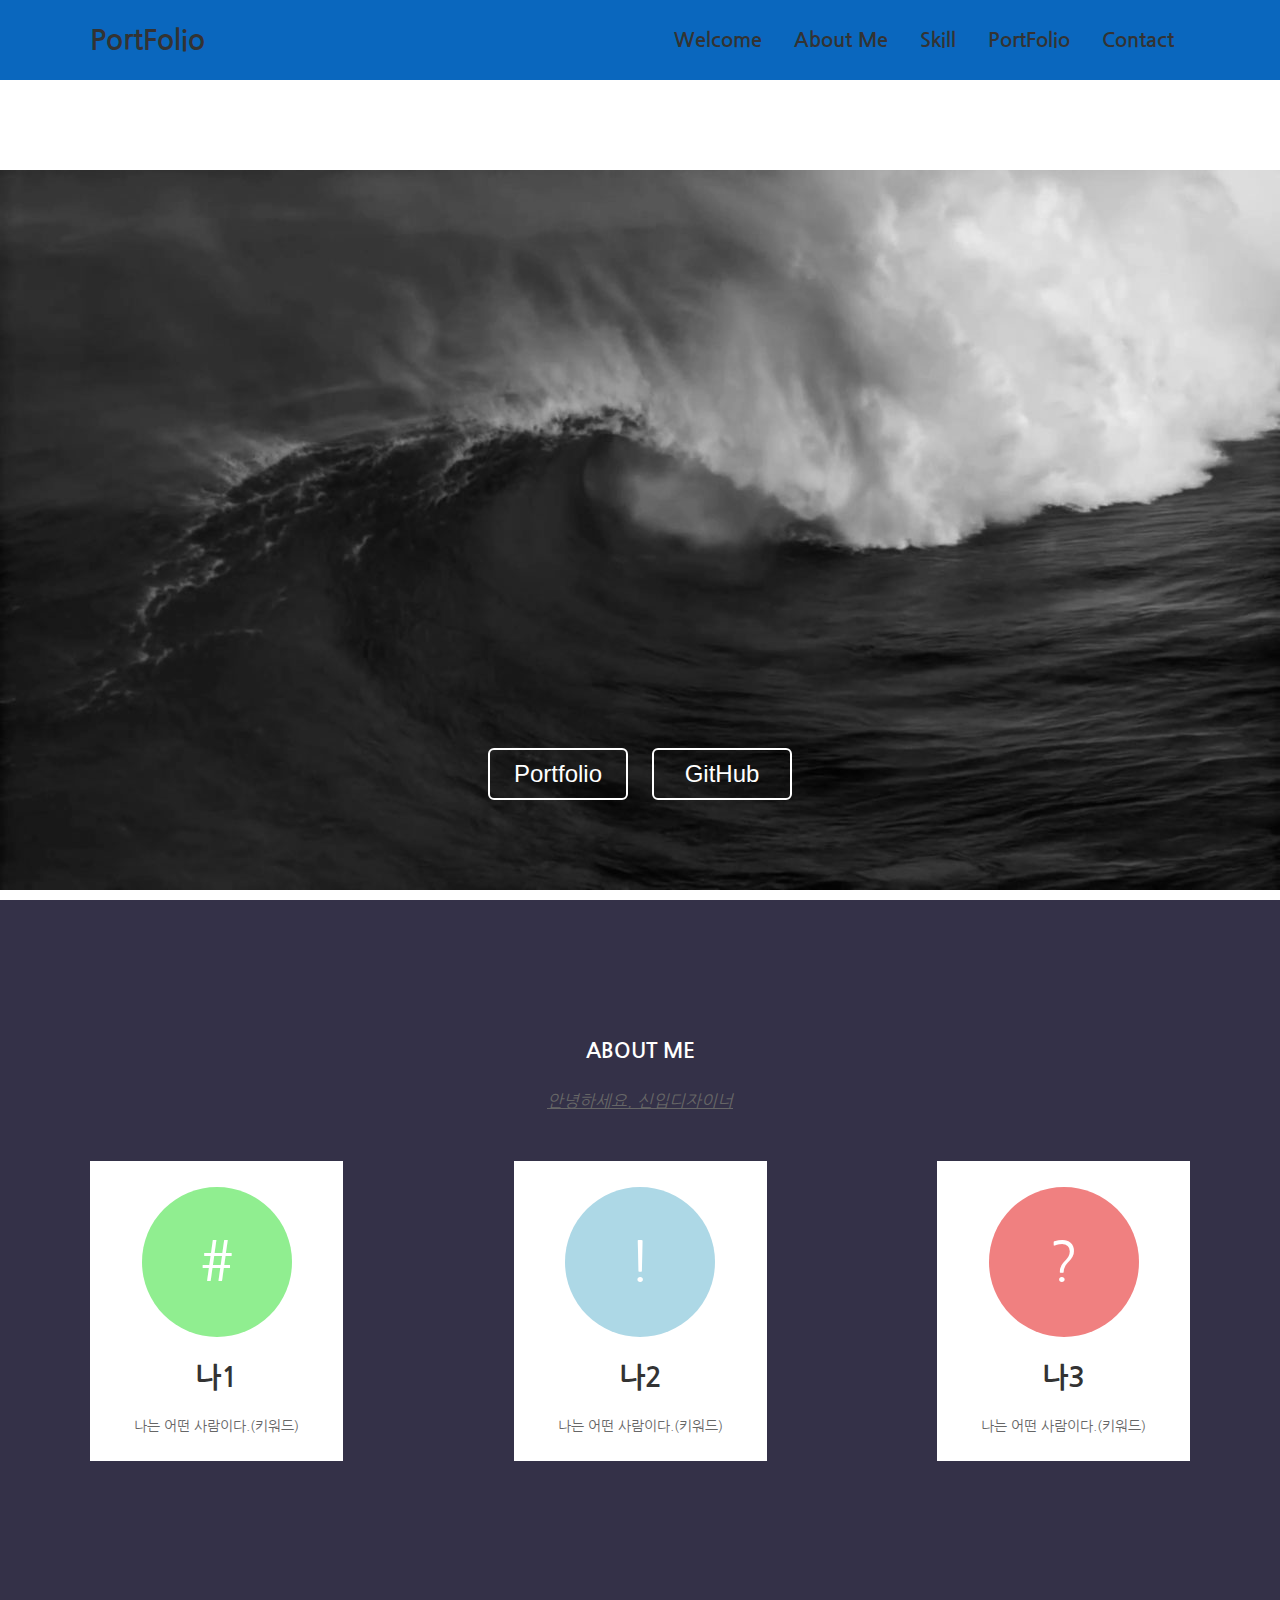
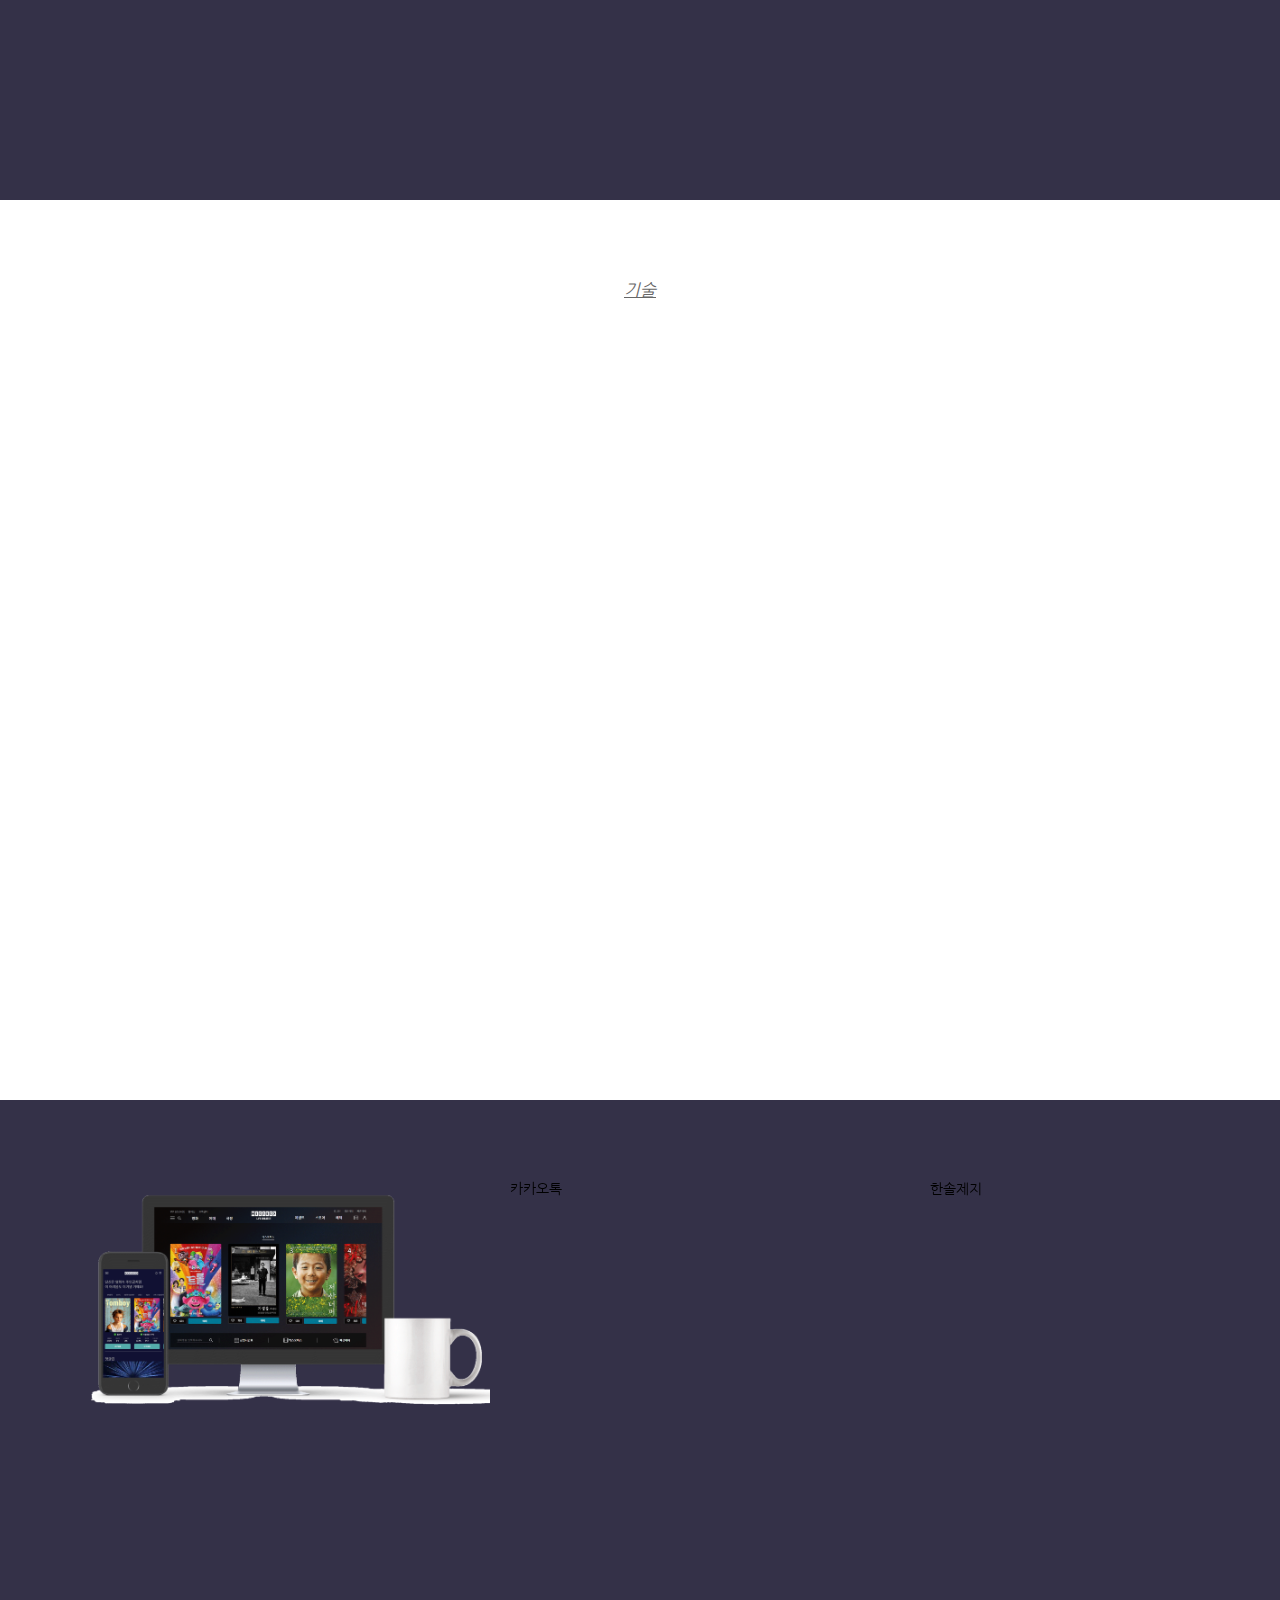
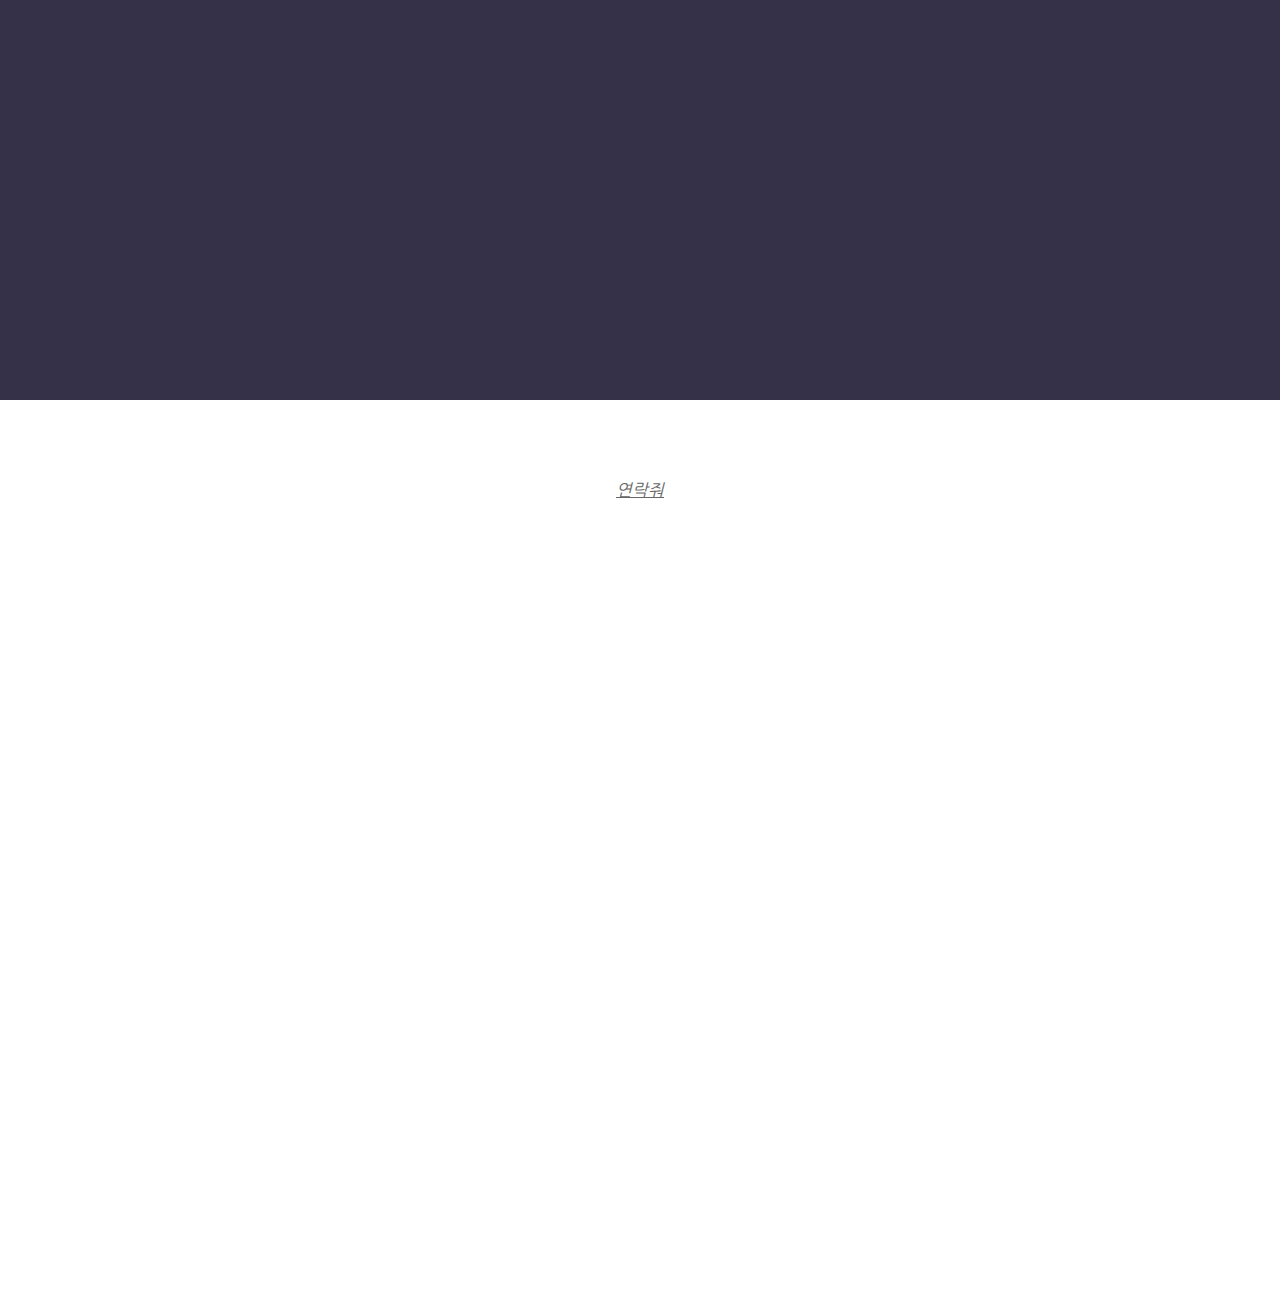
==== index.html @ 73c658fc "Add files via upload" ====
<!DOCTYPE html>
<html lang="ko">
<head>
  <meta charset="UTF-8">
  <meta name="viewport" content="width=device-width, initial-scale=1.0">
  <title>포트폴리오</title>
  <!-- jQuery -->
  <script src="js/jquery-3.5.0.min.js"></script>
  
  <!-- swiper-slider -->
  <link rel="stylesheet" href="css/swiper.css">
  <script src="js/swiper.js"></script>
  <script src="js/slider_port.js"></script>

  
  <!-- 사용자스타일 -->
  <link rel="stylesheet" href="css/reset.css">
  <link rel="stylesheet" href="css/base.css">
  <link rel="stylesheet" href="css/skip.css">
  <link rel="stylesheet" href="css/header.css">
  <link rel="stylesheet" href="css/section.css">
  <link rel="stylesheet" href="css/welcome.css">
  <link rel="stylesheet" href="css/i_am.css">


  <!-- 사용자js -->
  <script src="js/skip.js"></script>
  <script src="js/header.js"></script>
  <style>
    .swiper-slide{
      width:400px;
    }
    .swiper-slide img{
      width:100%;
    }
  </style>
</head>
<body>
  <ul class="skip_menu">
    <li><a href="#welcome">어서오세요</a></li>
    <li><a href="#i_am">나는 누구인가?</a></li>
    <li><a href="#skill">기술</a></li>
    <li><a href="#portfolio">작품집</a></li>
    <li><a href="#tel">연락주세요</a></li>
  </ul>
  <div class="wrap">
    <header class="header">
      <div class="content">
        <div class="logo">
          <h1>
            <a href="index.html">PortFolio</a>
          </h1>
        </div>
        <nav class="nav">
          <p id="open_nav_btn">&#x2630;</p>
          <ul>
            <li id="close_nav_btn">&#x2715;</li>
            <li><a href="#welcome">Welcome</a></li>
            <li><a href="#i_am">About Me</a></li>
            <li><a href="#skill">Skill</a></li>
            <li><a href="#portfolio">PortFolio</a></li>
            <li><a href="#tel">Contact</a></li>
          </ul>
        </nav>
      </div>
    </header>
    <section class="section" id="welcome">
      <div class="content">
        <video autoplay loop muted poster="media/ocean.jpg">
          <!-- <source src="media/ocean.ogv">
          <source src="media/ocean.webm">
          <source src="media/ocean.mp4"> -->
            <source src="media/Clouds.mp4">
        </video>
        
        <div class="btn_box">
          <a href="#portfolio"><input type="button" value="Portfolio"></a>
          <a href="https://github.com/seongmk" target="_blank"><input type="button" value="GitHub"></a>
        </div>
      </div>
    </section>
    <section class="section" id="i_am">
      <div class="content">
        <h2>ABOUT ME</h2>
        <p>안녕하세요. 신입디자이너</p>
        <ul class="about_list">
          <li>
            <span></span>
            <span></span>
            <span></span>
            <span></span>
            <div class="img_box">
              #
            </div>
            <h3>나1</h3>
            <p>나는 어떤 사람이다.(키워드)</p>
          </li>
          <li>
            <span></span>
            <span></span>
            <span></span>
            <span></span>
            <div class="img_box">
              !
            </div>
            <h3>나2</h3>
            <p>나는 어떤 사람이다.(키워드)</p>
          </li>
          <li>
            <span></span>
            <span></span>
            <span></span>
            <span></span>
            <div class="img_box">
              ?
            </div>
            <h3>나3</h3>
            <p>나는 어떤 사람이다.(키워드)</p>
          </li>
        </ul>
      </div>
    </section>
    <section class="section" id="skill">
      <div class="content">
        <p class="temp">기술</p>
      </div>
    </section>
    <section class="section" id="portfolio">
      <div class="content">
        <div class="swiper-container">
          <div class="swiper-wrapper">
            <div class="swiper-slide">
              <a target="_blank" href="https://seongmk.github.io/megabox/pc_web.html">
                <img src="images/megabox.png" alt="megabox">
              </a>
            </div>
            <div class="swiper-slide">카카오톡</div>
            <div class="swiper-slide">한솔제지</div>
            <div class="swiper-slide">라인</div>
            <div class="swiper-slide">메가박스</div>
            <div class="swiper-slide">인디고</div>
          </div>
        </div>
      </div>
    </section>
    <section class="section" id="tel">
      <div class="content">
        <p class="temp">연락줘</p>
      </div>
    </section>
  </div>
</body>
</html>
---- css/base.css ----
@import url('https://fonts.googleapis.com/css2?family=Nanum+Gothic:wght@400;700;800&display=swap');
*{
  box-sizing:border-box;
}
html{
  font-family: 'Nanum Gothic', sans-serif;
  font-size:14px;
  scroll-behavior:smooth;
}
.content{
  width:90%;
  max-width:1100px;
  margin:0 auto;
}
#i_am{
  background-color:#343148;
}
#portfolio{
  background-color:#343148;
}
---- css/skip.css ----
@charset 'utf-8';

/* skip style */
.skip_menu>li{
  width:100%;
  padding:10px;
  text-align:center;
  background:#fff;
  position:absolute;
  left:0;
  top:-100%;
  z-index:11;
}
.skip_menu>li>a{
  display:inline-block;
  width:160px;
  padding:6px 0;
  text-align:center;
  color:#9e1030;
}
---- css/header.css ----
@charset 'utf-8';

/* header style */
.header{
  position:fixed;
  left:0;
  top:0;
  z-index:10;
  width:100%;
  height:80px;
  background-color:#0a67be;
}
.header>.content{
  display:flex;
  justify-content:space-between;
  align-items:center;
  height:inherit;
}
.nav>ul{
  display:flex;
}
.nav>ul>li>a{
  padding:0 16px;
  font-weight:bold;
  font-size:20px;
}
.header a:hover{
  color:white;
}
#open_nav_btn{
  font-size:32px;
  cursor:pointer;
  display:none;
}
#close_nav_btn{
  text-align:right;
  font-size:32px;
  color:white;
  cursor:pointer;
  display:none;
}





@media (max-width:767px){
  .header>.content::before{
    content:'';
    display:block;
  }
  #close_nav_btn{
    display:block;    
  }
  .nav>ul{
    position:fixed;
    right:0;
    top:0;
    z-index:11;
    width:50%;
    height:100%;
    padding:9px 5%;
    background:black;
  }
  .nav>ul>li{
    padding:10px 0;
  }
  .nav>ul>li a{
    color:white;
    padding:10px 0 2px;
  }
  .nav>ul>li a:hover{
    border-bottom:2px solid #ffffff;
  }
}
---- css/section.css ----
@charset 'utf-8' ;
/* 기본스타일 */
.section{
    width:100%;
    max-width:1980px;
    height:100vh;
    margin:0 auto;
    padding-top:80px;
    padding-bottom:50px;
}
.section>.content>h2{
    padding-top:60px;
    padding-bottom:30px;
    font-style: 3em;
    text-align:center;
    color:#333;
}
.section[id="i_am"] h2,
.section[id="portfolio"] h2{
    color:#fff;
}
.section>.content>p{
    text-decoration: underline;
    color:#666;
    text-align: center;
    font-style: italic;
    font-size:1.2em;
}

/* 태블릿스타일 */
@media (max-width:960px){
    .section{
        height:500px;
    }
}







@media(max-width:767px){
}
---- css/welcome.css ----
@charset 'utf-8';

#welcome{
  position: relative;
  overflow: hidden;
}
#welcome video{
  position:absolute;
  left:50%;
  top:calc(50% + 80px);
  z-index:8;
  transform:translate(-50%,-50%);
  width:100%;
  min-width:1280px;
}
.btn_box{
  position: absolute;
  left:0;
  bottom:100px;
  z-index:9;
  width:100%;
  text-align:center;
}
.btn_box>a{
  display:inline-block;
  width:140px;
  border:2px solid #ffffff;
  margin:0 10px;
  border-radius:6px;
  padding:10px;
}
.btn_box>a>input{
  font-size:24px;
  background:transparent;
  color:#ffffff;
}
.btn_box>a:hover{
  background-color:#ffffff;
}
.btn_box>a:hover>input{
  color:gray;
}

/* 테블릿 스타일 */
@media (max-width:960px){
  #welcome video{
    min-width:900px;
  }
}





/* 모바일 스타일 */
@media (max-width:767px){
  #welcome video{
    width:auto;
    max-width:auto;
    height:100%;
  }
  .btn_box{
    bottom:10vw;
  }
}
---- css/i_am.css ----
@charset 'utf-8';

.about_list{
  display:flex;
  flex-flow:row wrap;
  justify-content: space-between;
  margin-top:50px;
}
.about_list>li{
  position: relative;
  display:flex;
  flex-flow:column nowrap;
  justify-content:space-evenly;
  align-items:center;
  width:23%;
  height:300px;
  background:#ffffff;
}
.about_list>li:hover::after{
  content:'안녕하세요';
  display:flex;
  align-items: center;
  justify-content: center;
  text-align:center;
  color:#ffffff;
  font-size:2em;
  position: absolute;
  left:0;
  top:0;
  width:100%;
  height:100%;
  background-color:rgba(0,0,0,0.4);
}
.about_list>li>span{
  position:absolute;
}
.about_list>li>span:nth-child(1){
  left:0;top:0;width:0;height:6px;background-color:red;transition:0.3s linear;
}
.about_list>li:hover>span:nth-child(1){
  width:100%;
}
.about_list>li>span:nth-child(2){
  right:0;top:0;width:6px;height:0;background-color:red;transition:0.3s linear;
}
.about_list>li:hover>span:nth-child(2){
  height:100%;
  transition-delay: 0.3s;
}
.about_list>li>span:nth-child(3){
  right:0;bottom:0;width:0;height:6px;background-color:red;transition:0.3s linear;
}
.about_list>li:hover>span:nth-child(3){
  width:100%;
  transition-delay: 0.6s;
}
.about_list>li>span:nth-child(4){
  left:0;bottom:0;width:6px;height:0;background-color:red;transition:0.3s linear;
}
.about_list>li:hover>span:nth-child(4){
  height:100%;
  transition-delay: 0.9s;
}

.about_list>li>.img_box{
  display:flex;
  justify-content: center;
  align-items: center;
  font-size:4em;
  color:#ffffff;
  width:150px;
  height:150px;
  border-radius:50%;
  /* border:1px solid black; */
}
.about_list>li:nth-child(1)>.img_box{
  background-color:lightgreen;
}
.about_list>li:nth-child(2)>.img_box{
  background-color:lightblue;
}
.about_list>li:nth-child(3)>.img_box{
  background-color:lightcoral;
}
.about_list>li:nth-child(1),
.about_list>li:nth-child(2){
    margin-bottom:30px;
}
.about_list h3{
  font-size:2em;
  color:#333333;
}
.about_list p{
  color:#666666;
}





/* 테블릿 스타일 */
@media (max-width:960px){
  h2{padding-top:40px;padding-bottom:10px;}
  .about_list{margin-top:30px;}
  .about_list>li{
    width:48%;
  }
  #i_am{height:auto;}
  .about_list>li{width:100%;}
}






/* 모바일 스타일 */
@media (max-width:767px){
  .about_list>li{
    width:100%;
  }
  .about_list>li:nth-child(3){
      margin-bottom:30px;
  }
}
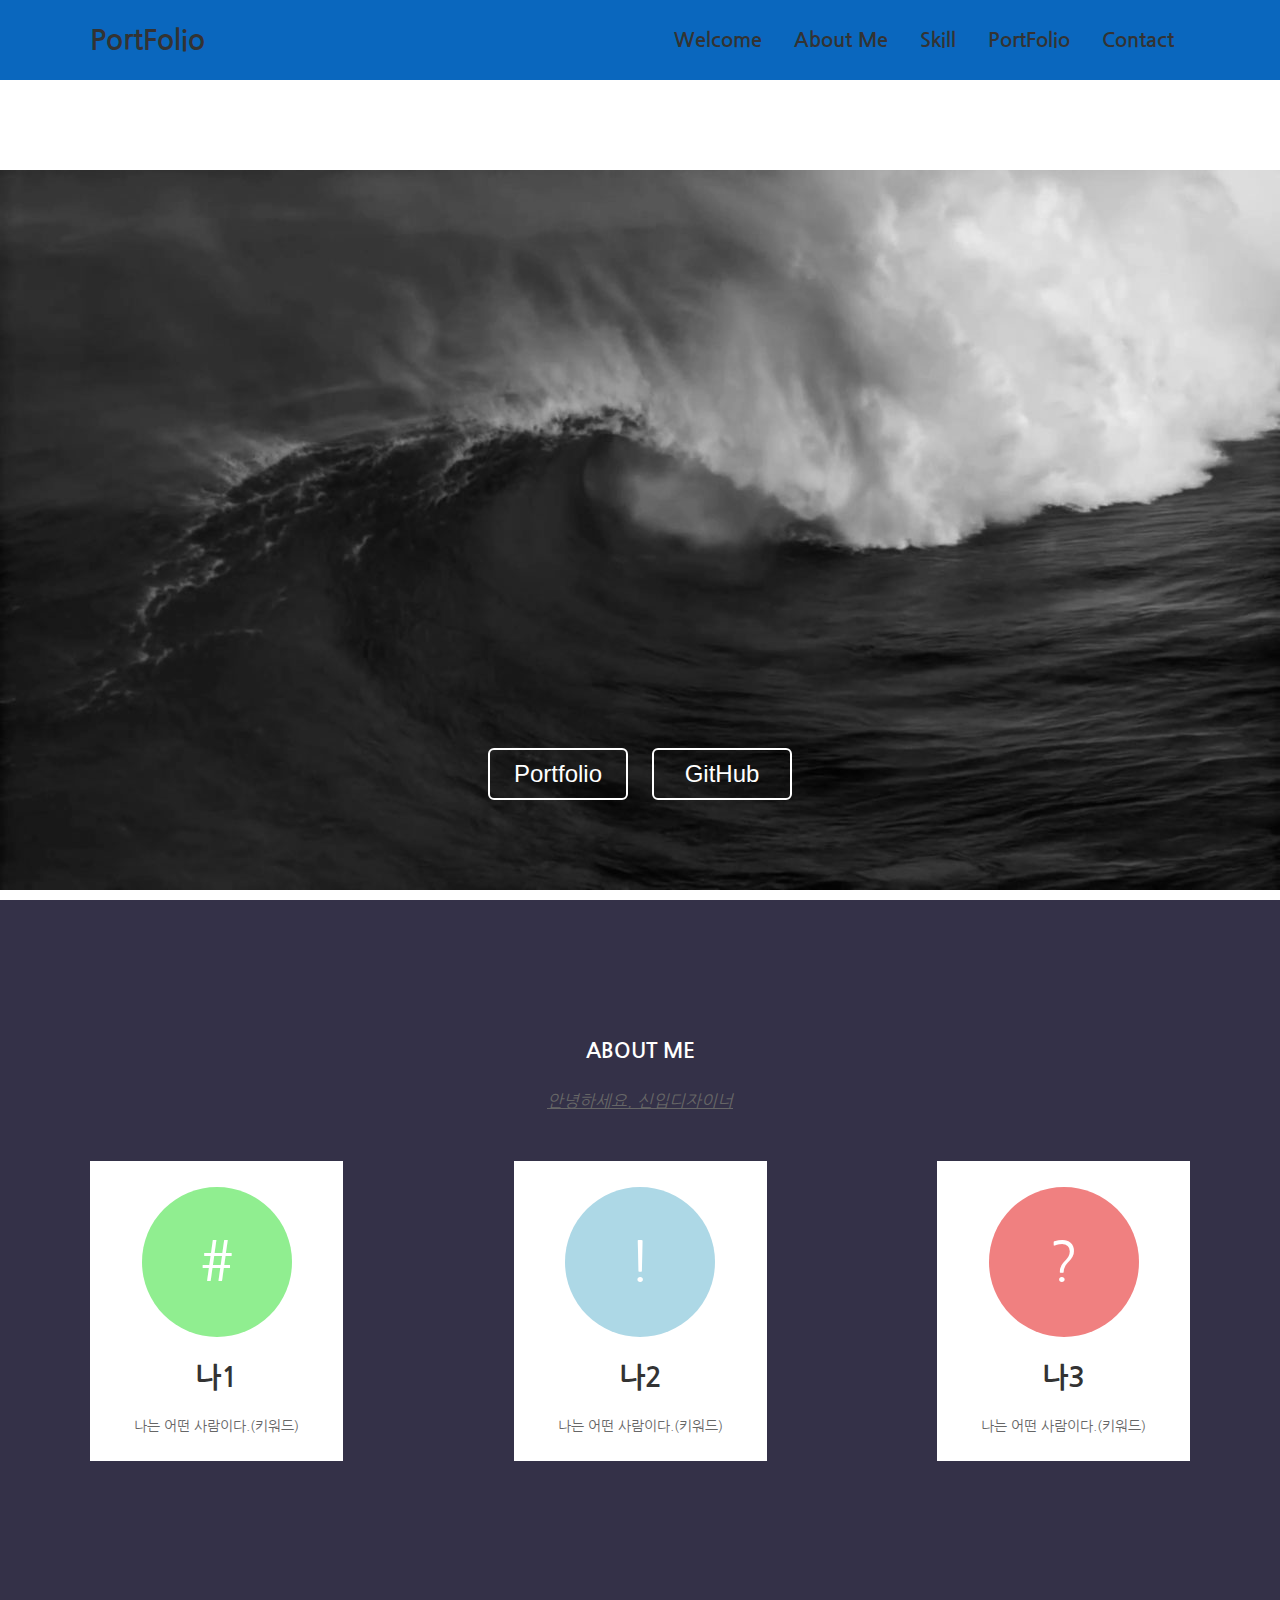
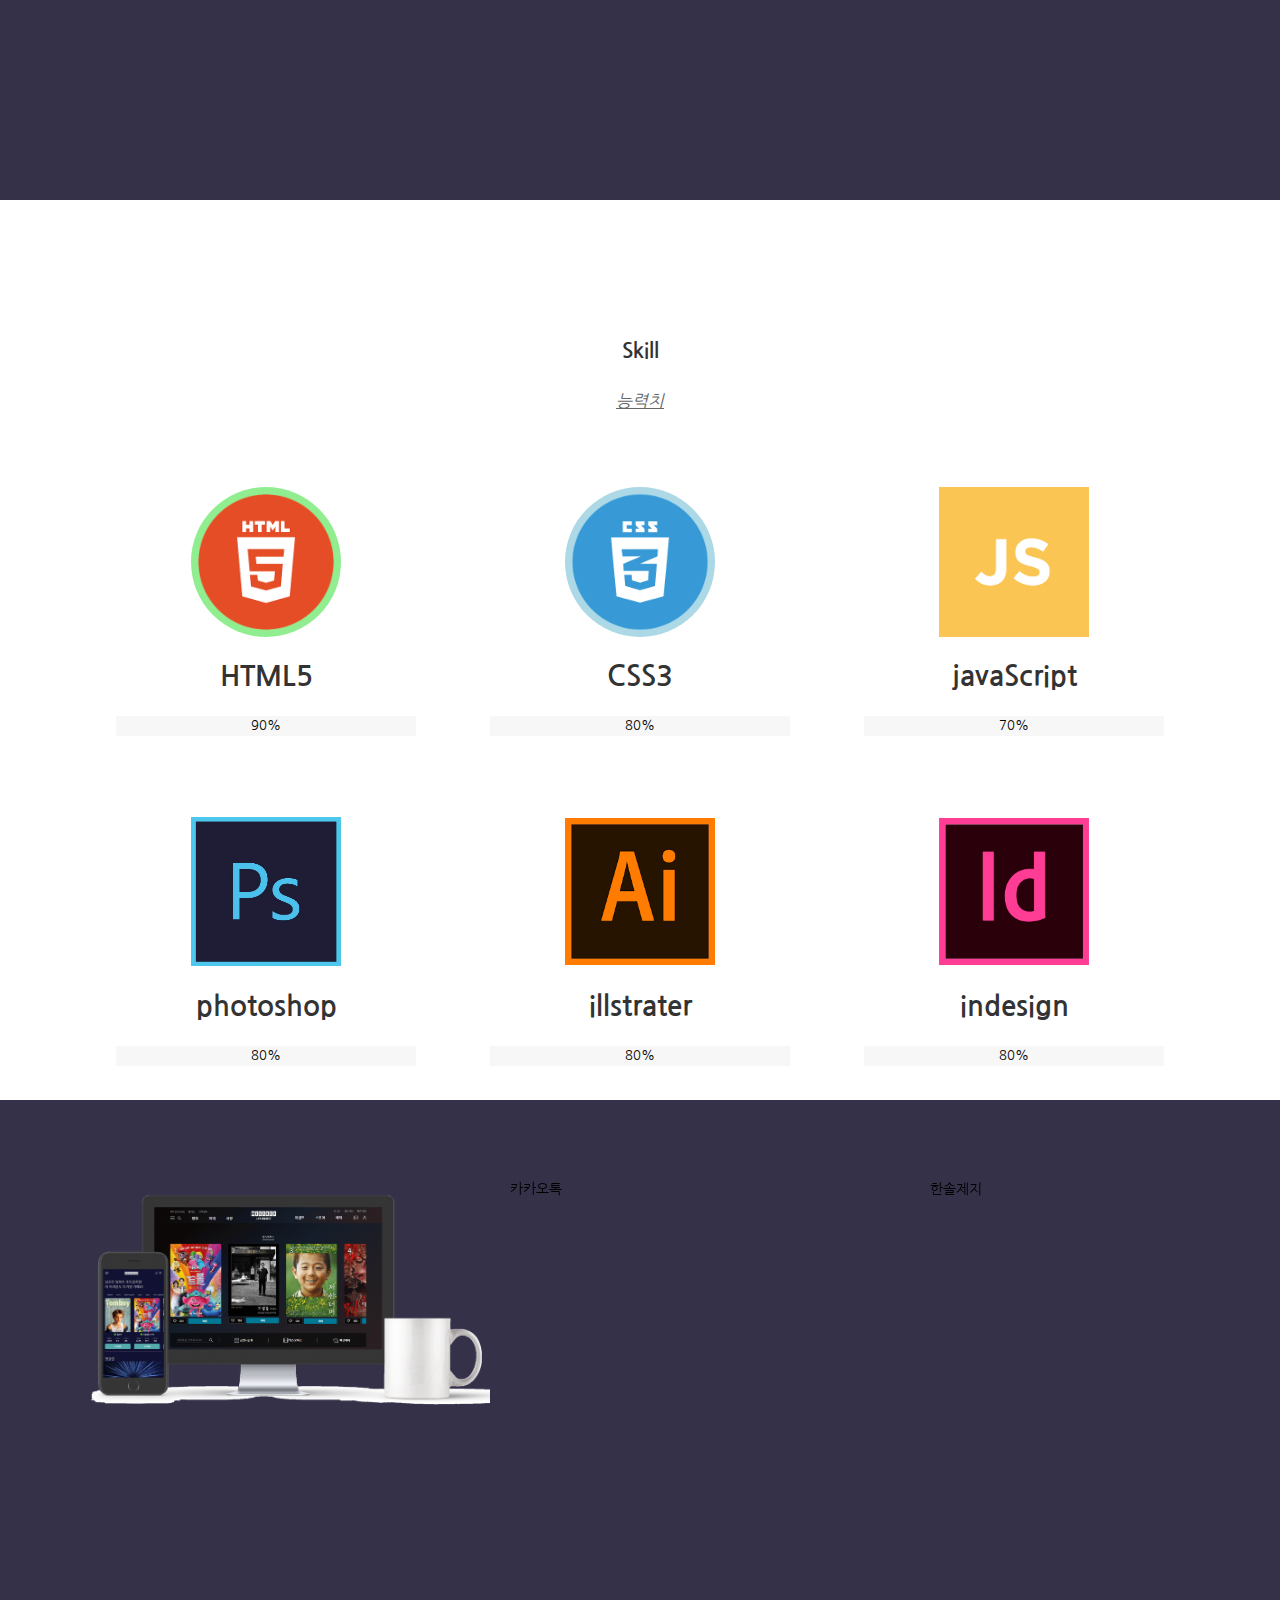
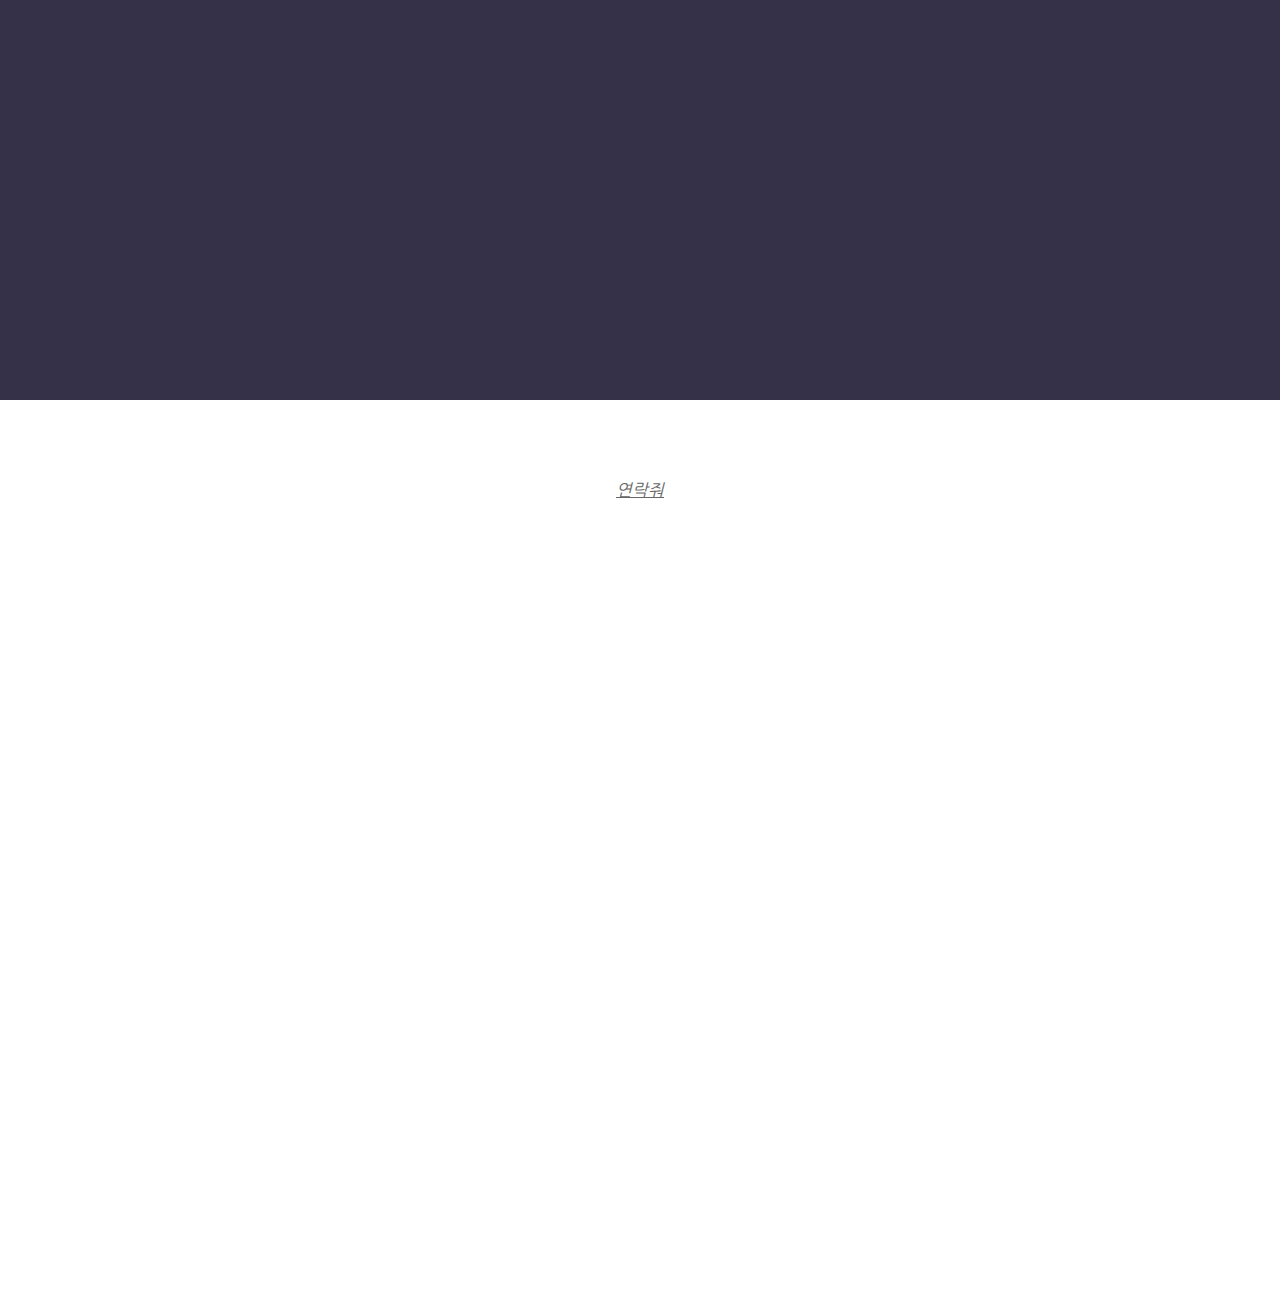
==== commit 4c1c42a2: "Add files via upload" ====
--- a/index.html
+++ b/index.html
@@ -21,6 +21,7 @@
   <link rel="stylesheet" href="css/section.css">
   <link rel="stylesheet" href="css/welcome.css">
   <link rel="stylesheet" href="css/i_am.css">
+  <link rel="stylesheet" href="css/skill.css">
 
 
   <!-- 사용자js -->
@@ -83,7 +84,7 @@
       <div class="content">
         <h2>ABOUT ME</h2>
         <p>안녕하세요. 신입디자이너</p>
-        <ul class="about_list">
+        <ul class="section_list about_list">
           <li>
             <span></span>
             <span></span>
@@ -122,7 +123,64 @@
     </section>
     <section class="section" id="skill">
       <div class="content">
-        <p class="temp">기술</p>
+        <h2>Skill</h2>
+        <p>능력치</p>
+        <ul class="section_list skill_list">
+          <li>
+            <div class="img_box">
+              <img src="images/html.webp" alt="html">
+            </div>
+            <h3>HTML5</h3>
+            <div class="progress progress01">
+              <span>90%</span>
+            </div>
+          </li>
+          <li>
+            <div class="img_box">
+              <img src="images/css.webp" alt="css5">
+            </div>
+            <h3>CSS3</h3>
+            <div class="progress progress02">
+              <span>80%</span>
+            </div>
+          </li>
+          <li>
+            <div class="img_box">
+              <img src="images/js.png" alt="js">
+            </div>
+            <h3>javaScript</h3>
+            <div class="progress progress03">
+              <span>70%</span>
+            </div>
+          </li>
+          <li>
+            <div class="img_box">
+              <img src="images/ps.png" alt="css">
+            </div>
+            <h3>photoshop</h3>
+            <div class="progress progress04">
+              <span>80%</span>
+            </div>
+          </li>
+          <li>
+            <div class="img_box">
+              <img src="images/ai.png" alt="list">
+            </div>
+            <h3>illstrater</h3>
+            <div class="progress progress05">
+              <span>80%</span>
+            </div>
+          </li>
+          <li>
+            <div class="img_box">
+              <img src="images/id.png" alt="css">
+            </div>
+            <h3>indesign</h3>
+            <div id="progress06" class="progress">
+              <span>80%</span>
+            </div>
+          </li>
+        </ul>
       </div>
     </section>
     <section class="section" id="portfolio">
--- a/css/welcome.css
+++ b/css/welcome.css
@@ -43,6 +43,7 @@
 
 /* 테블릿 스타일 */
 @media (max-width:960px){
+  #welcome{height:500px;}
   #welcome video{
     min-width:900px;
   }
@@ -54,6 +55,7 @@
 
 /* 모바일 스타일 */
 @media (max-width:767px){
+  #welcome{height:100vw;}
   #welcome video{
     width:auto;
     max-width:auto;
--- a/css/i_am.css
+++ b/css/i_am.css
@@ -1,12 +1,12 @@
 @charset 'utf-8';
 
-.about_list{
+.section_list{
   display:flex;
   flex-flow:row wrap;
   justify-content: space-between;
   margin-top:50px;
 }
-.about_list>li{
+.section_list>li{
   position: relative;
   display:flex;
   flex-flow:column nowrap;
@@ -16,7 +16,7 @@
   height:300px;
   background:#ffffff;
 }
-.about_list>li:hover::after{
+.section_list>li:hover::after{
   content:'안녕하세요';
   display:flex;
   align-items: center;
@@ -31,38 +31,38 @@
   height:100%;
   background-color:rgba(0,0,0,0.4);
 }
-.about_list>li>span{
+.section_list>li>span{
   position:absolute;
 }
-.about_list>li>span:nth-child(1){
+.section_list>li>span:nth-child(1){
   left:0;top:0;width:0;height:6px;background-color:red;transition:0.3s linear;
 }
-.about_list>li:hover>span:nth-child(1){
+.section_list>li:hover>span:nth-child(1){
   width:100%;
 }
-.about_list>li>span:nth-child(2){
+.section_list>li>span:nth-child(2){
   right:0;top:0;width:6px;height:0;background-color:red;transition:0.3s linear;
 }
-.about_list>li:hover>span:nth-child(2){
+.section_list>li:hover>span:nth-child(2){
   height:100%;
   transition-delay: 0.3s;
 }
-.about_list>li>span:nth-child(3){
+.section_list>li>span:nth-child(3){
   right:0;bottom:0;width:0;height:6px;background-color:red;transition:0.3s linear;
 }
-.about_list>li:hover>span:nth-child(3){
+.section_list>li:hover>span:nth-child(3){
   width:100%;
   transition-delay: 0.6s;
 }
-.about_list>li>span:nth-child(4){
+.section_list>li>span:nth-child(4){
   left:0;bottom:0;width:6px;height:0;background-color:red;transition:0.3s linear;
 }
-.about_list>li:hover>span:nth-child(4){
+.section_list>li:hover>span:nth-child(4){
   height:100%;
   transition-delay: 0.9s;
 }
 
-.about_list>li>.img_box{
+.section_list>li>.img_box{
   display:flex;
   justify-content: center;
   align-items: center;
@@ -73,24 +73,24 @@
   border-radius:50%;
   /* border:1px solid black; */
 }
-.about_list>li:nth-child(1)>.img_box{
+.section_list>li:nth-child(1)>.img_box{
   background-color:lightgreen;
 }
-.about_list>li:nth-child(2)>.img_box{
+.section_list>li:nth-child(2)>.img_box{
   background-color:lightblue;
 }
-.about_list>li:nth-child(3)>.img_box{
+.section_list>li:nth-child(3)>.img_box{
   background-color:lightcoral;
 }
-.about_list>li:nth-child(1),
-.about_list>li:nth-child(2){
+.section_list>li:nth-child(1),
+.section_list>li:nth-child(2){
     margin-bottom:30px;
 }
-.about_list h3{
+.section_list h3{
   font-size:2em;
   color:#333333;
 }
-.about_list p{
+.section_list p{
   color:#666666;
 }
 
@@ -101,12 +101,12 @@
 /* 테블릿 스타일 */
 @media (max-width:960px){
   h2{padding-top:40px;padding-bottom:10px;}
-  .about_list{margin-top:30px;}
-  .about_list>li{
+  .section_list{margin-top:30px;}
+  .section_list>li{
     width:48%;
   }
   #i_am{height:auto;}
-  .about_list>li{width:100%;}
+  .section_list>li{width:100%;}
 }
 
 
--- a/css/skill.css
+++ b/css/skill.css
@@ -0,0 +1,69 @@
+@charset 'utf-8';
+
+.skill_list>li{
+    width:32%;
+}
+.skill_list>li>.img_box>img{
+    width:100%;
+}
+.progress{
+    width:300PX;
+    height:20PX;
+    background-color:#f7f7f7;
+    position:relative;
+}
+.progress>span{
+    position:absolute;
+    left:50%;
+    top:50%;
+    transform:translate(-50%,-50%);
+    font-size:0.9em;
+}
+.skill_list>li .progress::before{
+    content:'';
+    display:block;
+    width:0;
+    height:100%;
+    background-color:#ccc;
+    transition:0.3s;
+}
+
+.skill_list>li:hover::after{
+    content:'';
+    display:block;
+    width:0;
+    height:0;
+}
+
+.skill_list>li:nth-child(1):hover .progress::before{
+    width:90%;
+}
+.skill_list>li:nth-child(2):hover .progress::before{
+    width:80%;
+}
+.skill_list>li:nth-child(3):hover .progress::before{
+    width:70%;
+}
+.skill_list>li:nth-child(4):hover .progress::before{
+    width:80%;
+}
+.skill_list>li:nth-child(5):hover .progress::before{
+    width:80%;
+}
+.skill_list>li:nth-child(6):hover .progress::before{
+    width:80%;
+}
+
+
+@media (max-width:960px){   
+    .skill_list>li{
+        width:50%;
+    }
+}
+
+
+@media(max-width:767px){
+    .skill_list>li{
+        width:100%;
+    }
+}
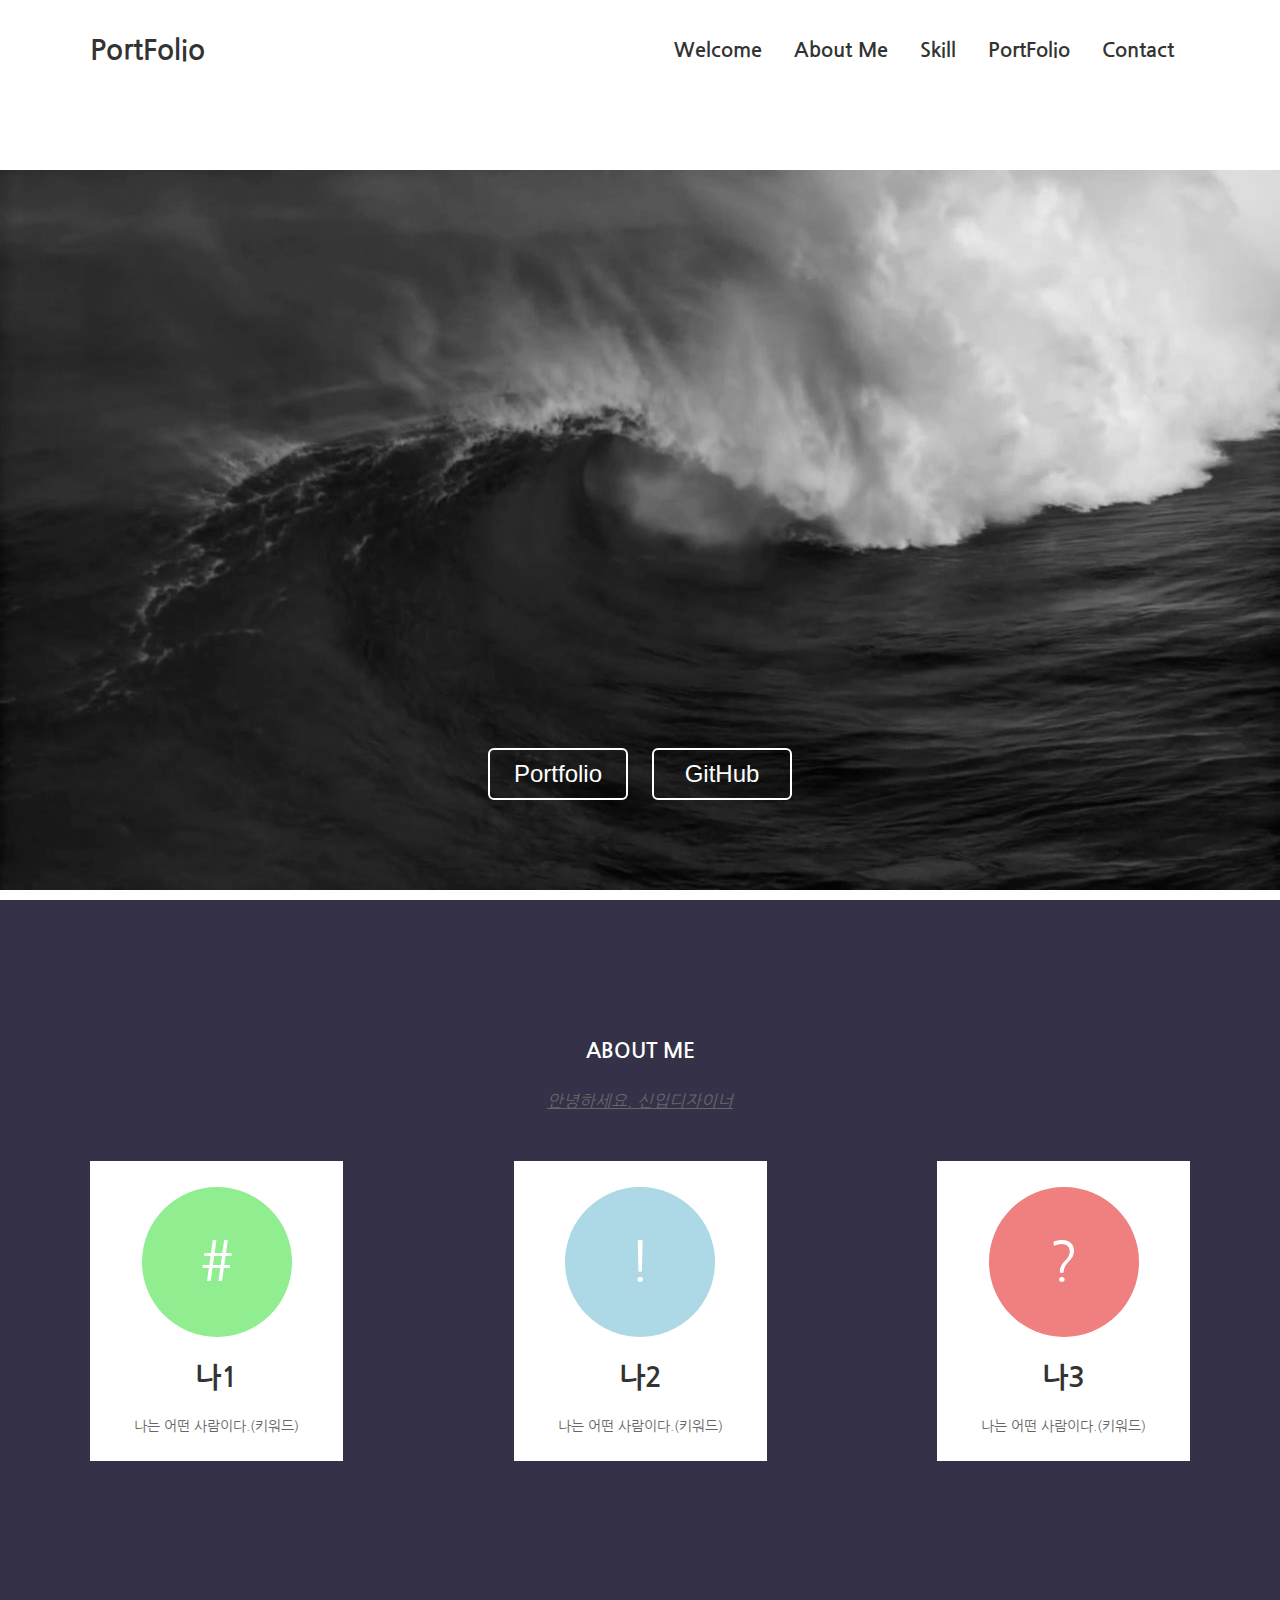
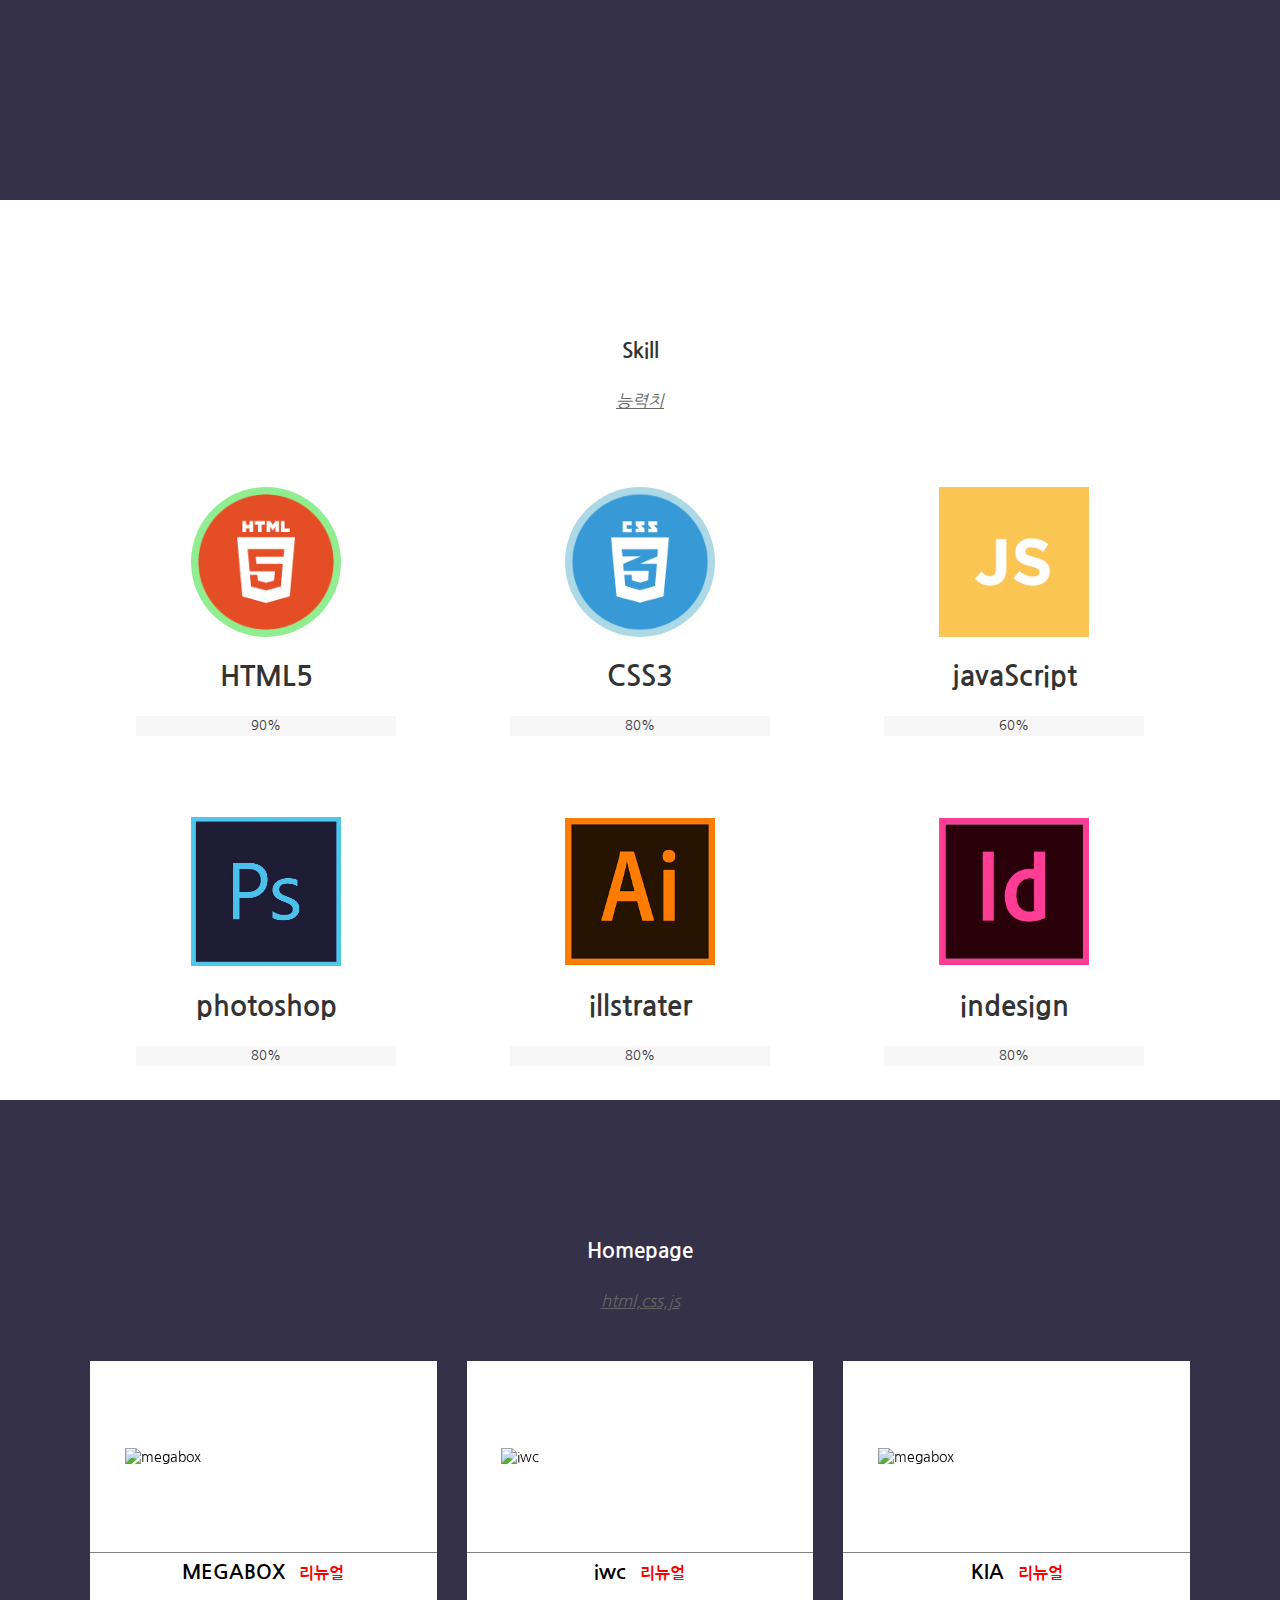
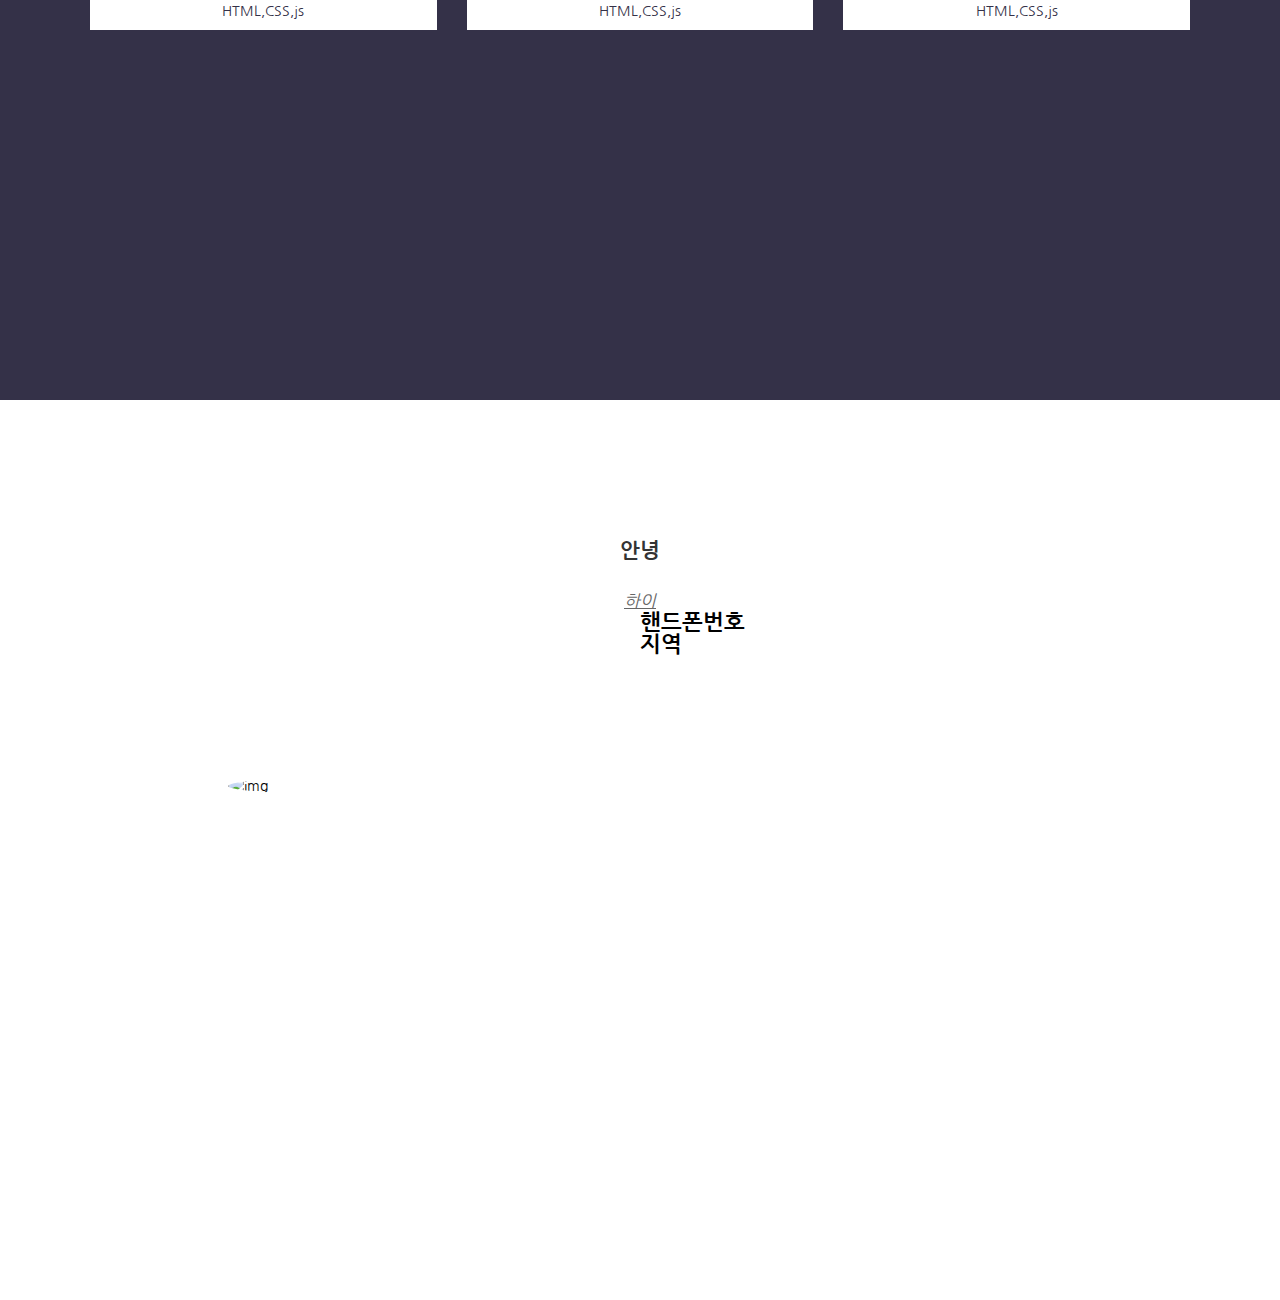
==== commit dd07fb9e: "Add files via upload" ====
--- a/index.html
+++ b/index.html
@@ -22,19 +22,16 @@
   <link rel="stylesheet" href="css/welcome.css">
   <link rel="stylesheet" href="css/i_am.css">
   <link rel="stylesheet" href="css/skill.css">
+  <link rel="stylesheet" href="css/portfolio.css">
+  <link rel="stylesheet" href="css/tell.css">
 
 
   <!-- 사용자js -->
   <script src="js/skip.js"></script>
   <script src="js/header.js"></script>
-  <style>
-    .swiper-slide{
-      width:400px;
-    }
-    .swiper-slide img{
-      width:100%;
-    }
-  </style>
+  <script src="js/portfolio.js"></script>
+  
+
 </head>
 <body>
   <ul class="skip_menu">
@@ -150,7 +147,7 @@
             </div>
             <h3>javaScript</h3>
             <div class="progress progress03">
-              <span>70%</span>
+              <span>60%</span>
             </div>
           </li>
           <li>
@@ -185,25 +182,68 @@
     </section>
     <section class="section" id="portfolio">
       <div class="content">
+        <h2>Homepage</h2>
+        <p>html,css,js</p>
         <div class="swiper-container">
-          <div class="swiper-wrapper">
-            <div class="swiper-slide">
-              <a target="_blank" href="https://seongmk.github.io/megabox/pc_web.html">
-                <img src="images/megabox.png" alt="megabox">
-              </a>
-            </div>
-            <div class="swiper-slide">카카오톡</div>
-            <div class="swiper-slide">한솔제지</div>
-            <div class="swiper-slide">라인</div>
-            <div class="swiper-slide">메가박스</div>
-            <div class="swiper-slide">인디고</div>
+          <ul class="swiper-wrapper">
+            <li class="swiper-slide megabox">
+              <div class="slide_img">
+                <img src="images/mega-box.png" alt="megabox">
+              </div>
+              <div class="slide_txt">
+                <h3>MEGABOX<span>리뉴얼</span></h3>
+                <p>HTML,CSS,js</p>
+              </div>
+            </li>
+            <li class="swiper-slide iwc">
+              <div class="slide_img">
+                <img src="images/iwc.png" alt="iwc">
+              </div>
+              <div class="slide_txt">
+                <h3>iwc<span>리뉴얼</span></h3>
+                <p>HTML,CSS,js</p>
+              </div>
+            </li>
+            <li class="swiper-slide kia">
+              <div class="slide_img">
+                <img src="images/mega-box.png" alt="megabox">
+              </div>
+              <div class="slide_txt">
+                <h3>KIA<span>리뉴얼</span></h3>
+                <p>HTML,CSS,js</p>
+              </div>
+            </li>
+            <li class="swiper-slide kakao">
+              <div class="slide_img last_img">
+                <img src="images/kakao.png" alt="kakao">
+              </div>
+              <div class="slide_txt">
+                <h3>kakao<span>리뉴얼</span></h3>
+                <p>HTML,CSS,js</p>
+              </div>
+            </li>
+          </ul>
+        </div>
+      </div>
+    </section>
+    <section class="section" id="tel">
+      <div class="content">
+        <p class="temp">
+          <h2>안녕</h2>
+          <p>하이</p>
+          <div class="container clearfix">
+            <div class="contect_img">
+              <img src="images/img.jpg" alt="img">
+            </div>
+            <div class="contect_txt">
+            <!-- <p>이메일 : <span>zhzhdk1128</span>@naver.com</p> -->
+            <p>핸드폰번호</p>
+            <p>지역</p>
+            <iframe src="https://www.google.com/maps/embed?pb=!1m18!1m12!1m3!1d25396.871749908696!2d127.43014750876067!3d37.280698704211176!2m3!1f0!2f0!3f0!3m2!1i1024!2i768!4f13.1!3m3!1m2!1s0x3564a61400916683%3A0x598fcda12914e460!2z6rK96riw64-EIOydtOyynOyLnA!5e0!3m2!1sko!2skr!4v1591236136954!5m2!1sko!2skr" width="600" height="450" frameborder="0" style="border:0;" allowfullscreen="" aria-hidden="false" tabindex="0"></iframe>
+            
+            </div>
           </div>
-        </div>
-      </div>
-    </section>
-    <section class="section" id="tel">
-      <div class="content">
-        <p class="temp">연락줘</p>
+        </p>
       </div>
     </section>
   </div>
--- a/css/header.css
+++ b/css/header.css
@@ -7,8 +7,9 @@
   top:0;
   z-index:10;
   width:100%;
-  height:80px;
-  background-color:#0a67be;
+  height:100px;
+  background-color:#fff;
+  transition:0.3s;
 }
 .header>.content{
   display:flex;
--- a/css/skill.css
+++ b/css/skill.css
@@ -3,11 +3,26 @@
 .skill_list>li{
     width:32%;
 }
+.skill_list>li:hover{
+    width:32%;
+}
+.skill_list>li>.img_box{
+    transition:0.3s;
+    transition-delay:0.1s;
+}
+/* 
+.skill_list>li:hover>.img_box{
+    transform:scale(1.1) skew(5deg,5deg) rotate(5deg);
+} */
+.skill_list>li:hover>.img_box{
+    transform: scale(1.1);
+}
 .skill_list>li>.img_box>img{
     width:100%;
 }
 .progress{
-    width:300PX;
+    width:100%;
+    max-width:260px;
     height:20PX;
     background-color:#f7f7f7;
     position:relative;
@@ -18,6 +33,7 @@
     top:50%;
     transform:translate(-50%,-50%);
     font-size:0.9em;
+    color:#333;
 }
 .skill_list>li .progress::before{
     content:'';
@@ -27,14 +43,6 @@
     background-color:#ccc;
     transition:0.3s;
 }
-
-.skill_list>li:hover::after{
-    content:'';
-    display:block;
-    width:0;
-    height:0;
-}
-
 .skill_list>li:nth-child(1):hover .progress::before{
     width:90%;
 }
@@ -54,16 +62,35 @@
     width:80%;
 }
 
-
-@media (max-width:960px){   
-    .skill_list>li{
-        width:50%;
-    }
+.skill_list>li:hover::after{
+    content:'';
+    display:block;
+    width:0;
+    height:0;
 }
 
 
-@media(max-width:767px){
+
+
+/* 테블릿 스타일 */
+@media (max-width:960px){
     .skill_list>li{
-        width:100%;
+      width:50% !important;
     }
-}
+    .skill_list>li:nth-child(5){
+      width:100%;
+    }
+  }
+
+
+/* 모바일 스타일 */
+@media (max-width:767px){
+    .skill_list>li{
+      flex-flow:column nowrap !important;
+      width:100% !important;
+    }
+    .progress{
+      width:60%;
+      /* max-width:200px; */
+    }
+}--- a/css/portfolio.css
+++ b/css/portfolio.css
@@ -0,0 +1,104 @@
+@charset 'utf-8';
+
+.swiper-container{
+  margin-top:50px;
+}
+.swiper-slide{
+  background-color:#ffffff;
+  cursor:pointer;
+}
+.slide_img{
+  height:15vw;
+  border-bottom:1px solid gray;
+  overflow:hidden;
+  display:flex;
+  justify-content:center;
+  align-items:center;
+  position:relative;
+}
+.slide_img::before{
+  content:'바로가기';
+  display:block;
+  font-weight:bolder;
+  font-size:1.4em;
+  color:#ffffff;
+  position:absolute;
+  left:50%;
+  top:50%;
+  z-index:10;
+  transform:translate(-50%,-50%);
+  opacity:0;
+  transition:0.3s;
+}
+.swiper-slide:hover .slide_img::before{
+  opacity: 1;
+}
+.slide_img::after{
+  content:'';
+  width:100%;
+  height:100%;
+  background:#ff0000;
+  position: absolute;
+  left:0;
+  top:0;
+  opacity:0;
+  transition:0.3s;
+}
+.swiper-slide:hover .slide_img::after{
+  opacity: 0.5;
+}
+.slide_img>img{
+  width:80%;
+}
+.slide_img.last-img{
+  align-items:flex-start;
+}
+.slide_img.last-img>img{
+  width:100%;
+}
+.slide_txt{
+  display:flex;
+  flex-flow:column nowrap;
+  justify-content:center;
+  align-items:center;
+}
+.slide_txt>h3{
+  font-size:1.4em;
+  margin:10px 0;
+}
+.slide_txt>h3>span{
+  padding-left:14px;
+  font-size:0.8em;
+  color:#ff0000;
+}
+.slide_txt>p{
+  color:#343148;
+  margin:10px 0;
+}
+
+
+
+
+
+
+
+
+
+/* 테블릿 스타일 */
+@media (max-width:960px){
+  .slide_img{
+    height:25vw;
+  }
+}
+
+
+
+
+
+
+/* 모바일 스타일 */
+@media (max-width:767px){
+  .slide_img{
+    height:40vw;
+  }
+}--- a/css/tell.css
+++ b/css/tell.css
@@ -0,0 +1,33 @@
+@charset 'utf-8';
+#tel .container>.contect_img,
+#tel .container>.contect_txt{
+    width:50%;
+    float:left;
+}
+#tel .container>.contect_img{
+    display:flex;
+    justify-content: center;
+    align-items:center;
+    height:350px;
+}
+#tel .container>.contect_img>img{
+    width:50%;
+    border-radius:50%;
+}
+#tel .container>.contect_txt{
+    flex-flow: column nowrap;
+    justify-content:space-around;
+    align-items: flex-start;
+}
+#tel .container>.contect_txt>p{
+    font-weight:bold;
+    font-size:1.6em;
+    color:black;
+}
+#tel .container>.contect_txt>p>span{
+    font-size:0.85em;
+}
+#tel .container>.contect_txt>iframe{
+    width:100%;
+    height:200px;
+}
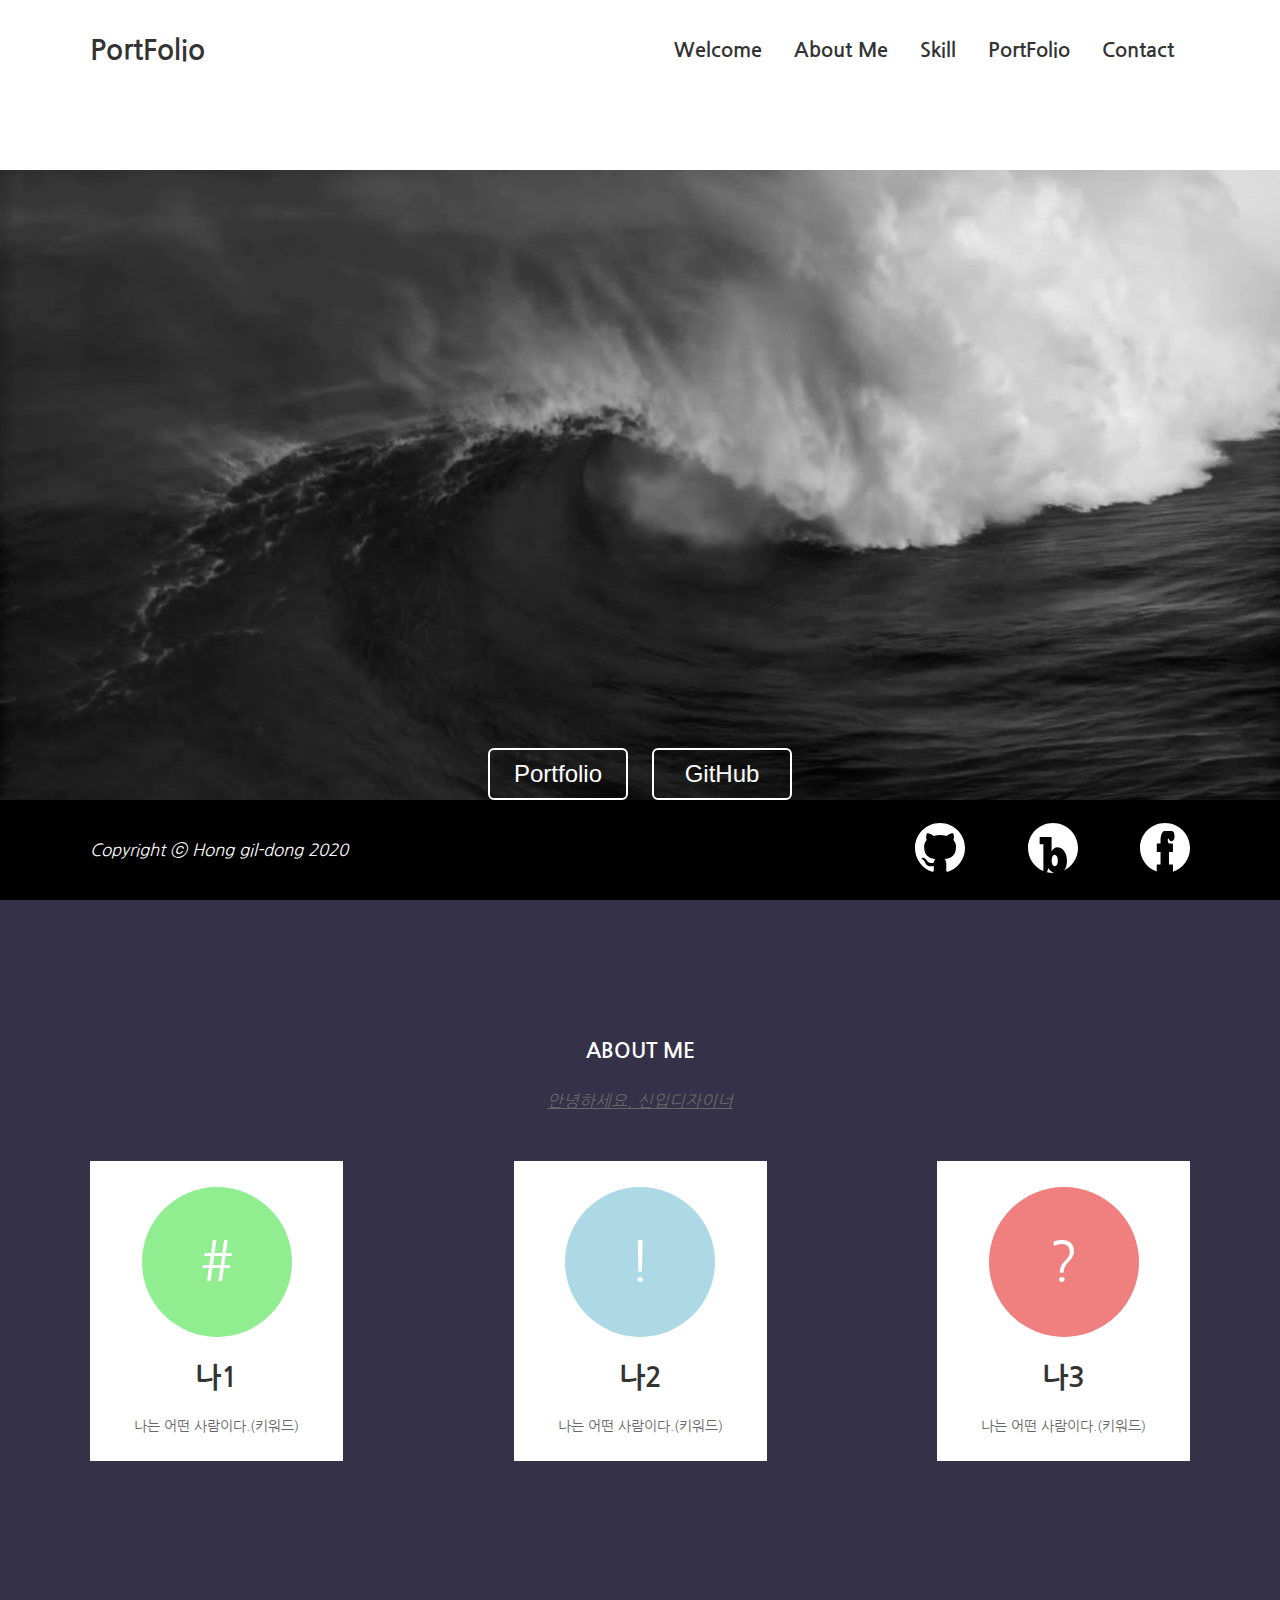
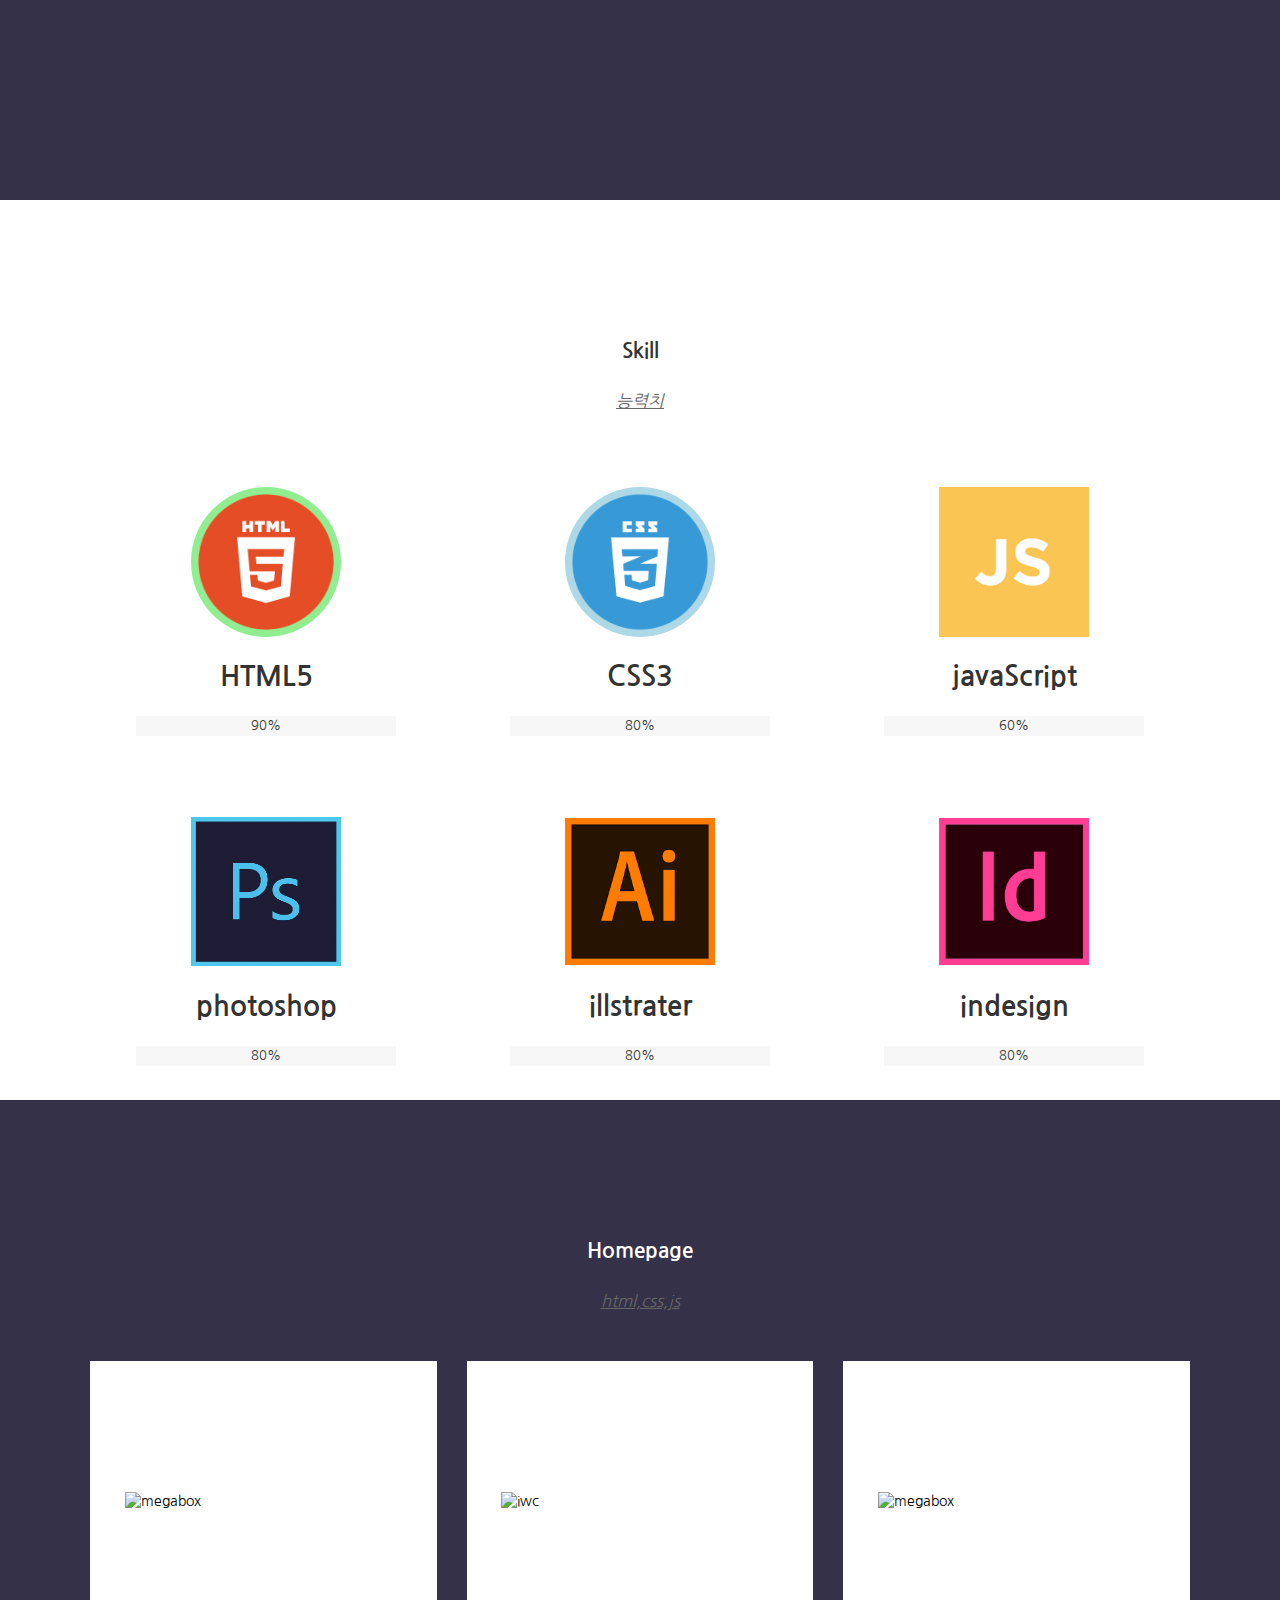
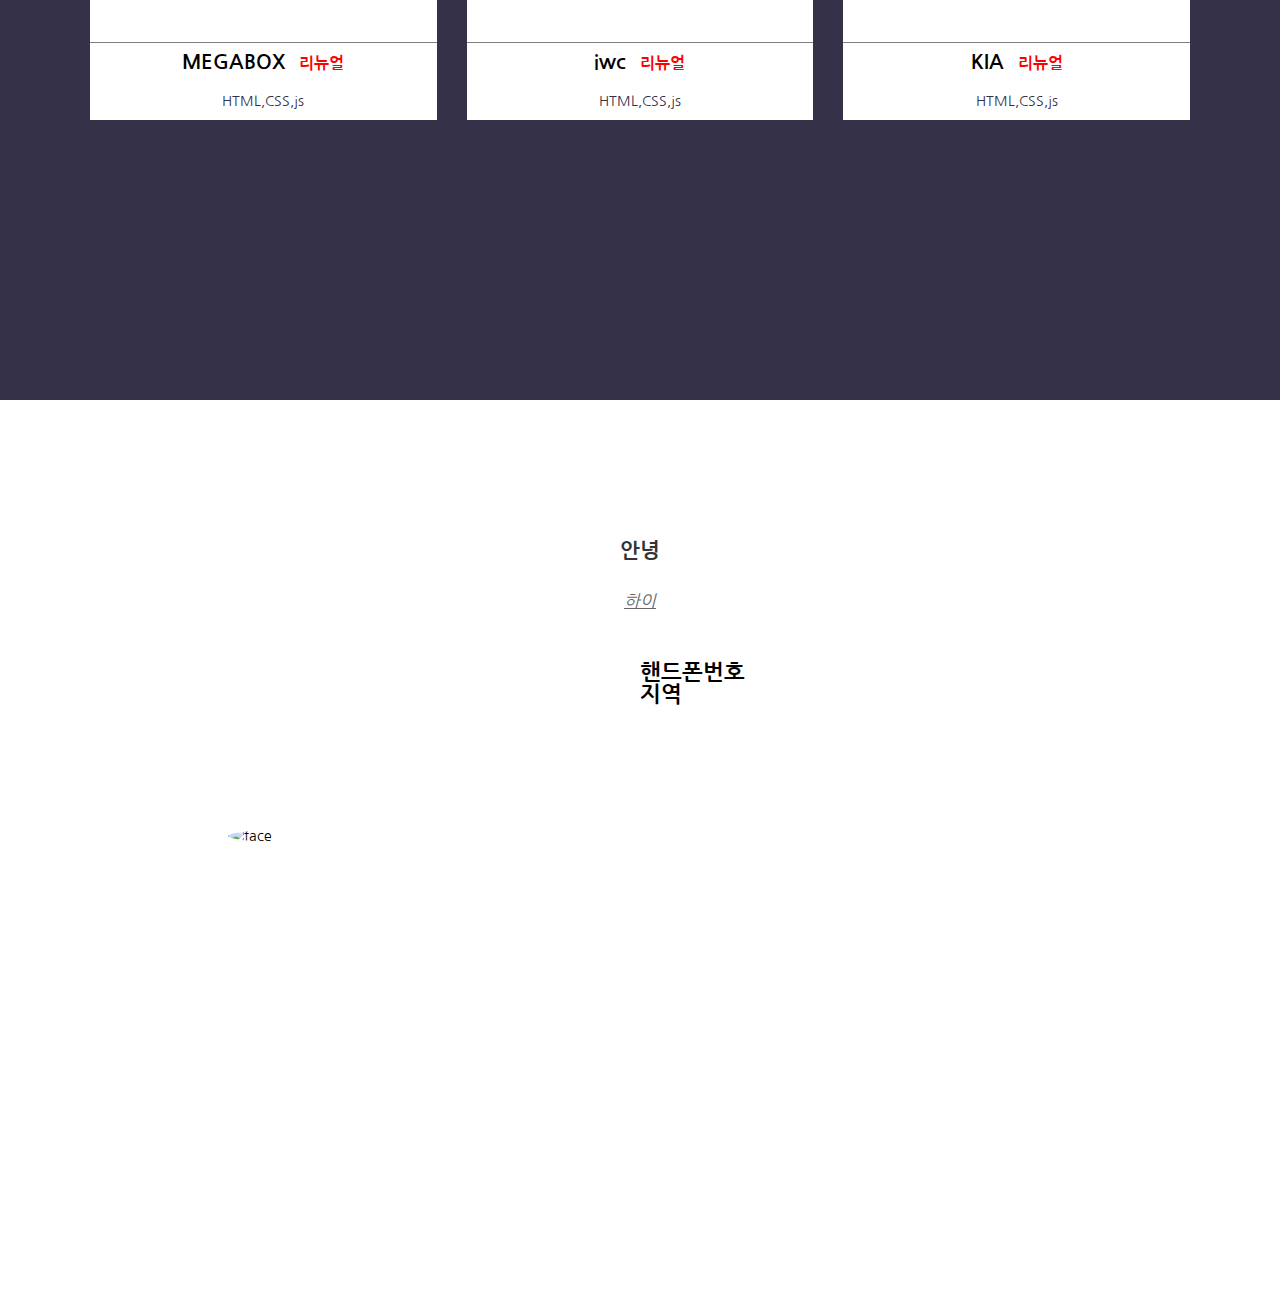
==== commit e00d2fb1: "Add files via upload" ====
--- a/index.html
+++ b/index.html
@@ -24,6 +24,7 @@
   <link rel="stylesheet" href="css/skill.css">
   <link rel="stylesheet" href="css/portfolio.css">
   <link rel="stylesheet" href="css/tell.css">
+  <link rel="stylesheet" href="css/footer.css">
 
 
   <!-- 사용자js -->
@@ -233,19 +234,77 @@
           <p>하이</p>
           <div class="container clearfix">
             <div class="contect_img">
-              <img src="images/img.jpg" alt="img">
+              <img src="images/img.png" alt="face">
             </div>
             <div class="contect_txt">
             <!-- <p>이메일 : <span>zhzhdk1128</span>@naver.com</p> -->
             <p>핸드폰번호</p>
             <p>지역</p>
             <iframe src="https://www.google.com/maps/embed?pb=!1m18!1m12!1m3!1d25396.871749908696!2d127.43014750876067!3d37.280698704211176!2m3!1f0!2f0!3f0!3m2!1i1024!2i768!4f13.1!3m3!1m2!1s0x3564a61400916683%3A0x598fcda12914e460!2z6rK96riw64-EIOydtOyynOyLnA!5e0!3m2!1sko!2skr!4v1591236136954!5m2!1sko!2skr" width="600" height="450" frameborder="0" style="border:0;" allowfullscreen="" aria-hidden="false" tabindex="0"></iframe>
-            
             </div>
           </div>
         </p>
       </div>
     </section>
+    <footer>
+      <div class="content">
+        <address>
+          Copyright ⓒ Hong gil-dong 2020
+        </address>
+        <ul class="footer_sns">
+          <li>
+            <a href="#">
+              <svg class="github" height="32" viewBox="0 0 16 16" version="1.1" width="32" aria-hidden="true">
+                <path fill-rule="evenodd" clip-rule="evenodd" d="M8 0C3.58 0 0 3.58 0 8C0 11.54 2.29 14.53 5.47 15.59C5.87 15.66 6.02 15.42 6.02 15.21C6.02 15.02 6.01 14.39 6.01 13.72C4 14.09 3.48 13.23 3.32 12.78C3.23 12.55 2.84 11.84 2.5 11.65C2.22 11.5 1.82 11.13 2.49 11.12C3.12 11.11 3.57 11.7 3.72 11.94C4.44 13.15 5.59 12.81 6.05 12.6C6.12 12.08 6.33 11.73 6.56 11.53C4.78 11.33 2.92 10.64 2.92 7.58C2.92 6.71 3.23 5.99 3.74 5.43C3.66 5.23 3.38 4.41 3.82 3.31C3.82 3.31 4.49 3.1 6.02 4.13C6.66 3.95 7.34 3.86 8.02 3.86C8.7 3.86 9.38 3.95 10.02 4.13C11.55 3.09 12.22 3.31 12.22 3.31C12.66 4.41 12.38 5.23 12.3 5.43C12.81 5.99 13.12 6.7 13.12 7.58C13.12 10.65 11.25 11.33 9.47 11.53C9.76 11.78 10.01 12.26 10.01 13.01C10.01 14.08 10 14.94 10 15.21C10 15.42 10.15 15.67 10.55 15.59C13.71 14.53 16 11.53 16 8C16 3.58 12.42 0 8 0Z"></path>
+              </svg>
+            </a>
+          </li>
+          <li>
+            <a href="#">
+              <?xml version="1.0" encoding="utf-8"?>
+              <!-- Generator: Adobe Illustrator 24.0.0, SVG Export Plug-In . SVG Version: 6.00 Build 0)  -->
+              <svg class="blog" version="1.1" id="Layer_1" xmlns="http://www.w3.org/2000/svg" xmlns:xlink="http://www.w3.org/1999/xlink" x="0px" y="0px"
+                viewBox="0 0 100 100" style="enable-background:new 0 0 100 100;" xml:space="preserve">
+              <!-- <style type="text/css">
+                .st0{fill:#FF0000;}
+              </style> -->
+              <g>
+                <g>
+                  <path class="st0" d="M53.48,63.59c-3.33,0-6.22,3.98-6.22,11.46c0,6.89,2.34,11.46,6.22,11.46c3.64,0,6.22-4.08,6.22-11.46
+                    S56.41,63.59,53.48,63.59z"/>
+                </g>
+                <g>
+                  <path class="st0" d="M40.84,90l-2.99,8.5c3.89,0.97,7.96,1.5,12.15,1.5c0.6,0,1.2-0.02,1.79-0.05
+                    C45.15,97.69,41.52,91.43,40.84,90z"/>
+                </g>
+                <g>
+                  <path class="st0" d="M50,0C22.39,0,0,22.39,0,50c0,20.8,12.71,38.63,30.78,46.17V42.72h-6.77c-0.44,0-0.71-0.39-0.71-0.97V29.61
+                    c0-1.26,0.24-1.84,0.63-1.84h22.74c0.32,0,0.52,0.49,0.52,0.97v28.64c0.63-1.26,4.48-8.83,11.57-8.83
+                    c8.36,0,19.17,8.54,19.17,26.8c0,9.7-2.55,15.88-6.22,19.72C88.44,86.98,100,69.84,100,50C100,22.39,77.61,0,50,0z"/>
+                </g>
+              </g>
+              </svg>
+            </a>
+          </li>
+          <li>
+            <a href="#">
+              <?xml version="1.0" encoding="utf-8"?>
+              <!-- Generator: Adobe Illustrator 24.0.0, SVG Export Plug-In . SVG Version: 6.00 Build 0)  -->
+              <svg class="facebook" version="1.1" id="Layer_1" xmlns="http://www.w3.org/2000/svg" xmlns:xlink="http://www.w3.org/1999/xlink" x="0px" y="0px"
+                viewBox="0 0 100 100" style="enable-background:new 0 0 100 100;" xml:space="preserve">
+                <g>
+                  <path class="st0" d="M50,0C22.39,0,0,22.39,0,50c0,21.83,13.99,40.38,33.49,47.2v-13.3c0-0.67,0.24-1.12,0.56-1.12h7.01V58h-7.01
+                    c-0.28,0-0.52-0.11-0.52-1.12V42.31c0-0.78,0.36-1.23,0.64-1.23h6.89v-5.72c0-8.97,3.01-19.39,7.61-19.39h14.67
+                    c1.6,0,5.65,1.01,5.65,10.76c0,8.97-4.77,9.86-6.05,9.86c-2,0-3.69-0.9-4.97-3.92c-0.24-0.78-0.84-1.57-1.2-1.57
+                    c-0.6,0-1.2,1.46-1.2,3.81c0,2.47,0.32,6.17,4.05,6.17h5.61c0.36,0,0.6,0.34,0.6,1.23v14.68c0,0.56-0.2,1.01-0.48,1.01h-7.41v24.77
+                    h7.41c0.32,0,0.52,0.45,0.52,1.57v13.07C85.7,90.78,100,72.06,100,50C100,22.39,77.61,0,50,0z"/>
+                </g>
+              </svg>
+            </a>
+          </li>
+        </ul>
+      </div>
+    </footer>
   </div>
 </body>
 </html>--- a/css/section.css
+++ b/css/section.css
@@ -30,7 +30,7 @@
 /* 태블릿스타일 */
 @media (max-width:960px){
     .section{
-        height:500px;
+        height:100%;
     }
 }
 
--- a/css/skill.css
+++ b/css/skill.css
@@ -77,9 +77,6 @@
     .skill_list>li{
       width:50% !important;
     }
-    .skill_list>li:nth-child(5){
-      width:100%;
-    }
   }
 
 
--- a/css/portfolio.css
+++ b/css/portfolio.css
@@ -8,7 +8,7 @@
   cursor:pointer;
 }
 .slide_img{
-  height:15vw;
+  height:22vw;
   border-bottom:1px solid gray;
   overflow:hidden;
   display:flex;
--- a/css/tell.css
+++ b/css/tell.css
@@ -1,4 +1,7 @@
 @charset 'utf-8';
+#tel .container{
+    margin-top:50px;
+}
 #tel .container>.contect_img,
 #tel .container>.contect_txt{
     width:50%;
@@ -31,3 +34,21 @@
     width:100%;
     height:200px;
 }
+
+
+/* 태블릿스타일 */
+@media (max-width:960px){
+    #tel .container>.contect_img,
+    #tel .container>.contect_txt{
+        width:100%;
+        margin:50px 0;
+    }
+    #tel .container>.contect_txt{
+        align-items:center;
+    }
+    #tel .container>.contect_txt>i{
+        height:350px;
+    }
+
+
+}
--- a/css/footer.css
+++ b/css/footer.css
@@ -0,0 +1,84 @@
+@charset 'utf-8';
+
+footer{
+  position:fixed;
+  left:0;
+  bottom:0;
+  width:100%;
+  z-index:10;
+  background-color:#000000;
+}
+footer>.content{
+  height:100px;
+  display:flex;
+  justify-content:space-between;
+  align-items:center;
+}
+footer a,footer address{
+  color:#ffffff;
+  font-size:1.2em;
+}
+address{
+  flex:3;
+}
+.footer_sns{
+  flex:1;
+  display:flex;
+  justify-content: space-between;
+}
+.github{
+  fill:#ffffff;
+  width:50px;
+  height:50px;
+}
+.github:hover{
+  fill:#cccccc;
+}
+.blog,.facebook{
+  width:50px;
+  height:50px;
+}
+.st0{
+  fill:#ffffff;
+}
+.blog:hover .st0,
+.facebook:hover .st0{
+  fill:#cccccc;
+}
+
+
+/* 테블릿 스타일 */
+@media (max-width:960px){
+  address{
+    flex:7;
+  }
+  .footer_sns{
+    flex:3;
+  }
+}
+
+
+
+
+/* 모바일 스타일 */
+@media (max-width:767px){
+  footer>.content{
+    height:160px;
+    flex-flow:column nowrap;
+    justify-content: space-around;
+    align-items: center;
+  }
+  address{
+    order:2;
+    flex:1;
+    align-items: center;
+  }
+  .footer_sns{
+    order:1;
+    flex:2;
+    align-items: center;
+  }
+  .footer_sns>li{
+    margin:0 20px;
+  }
+}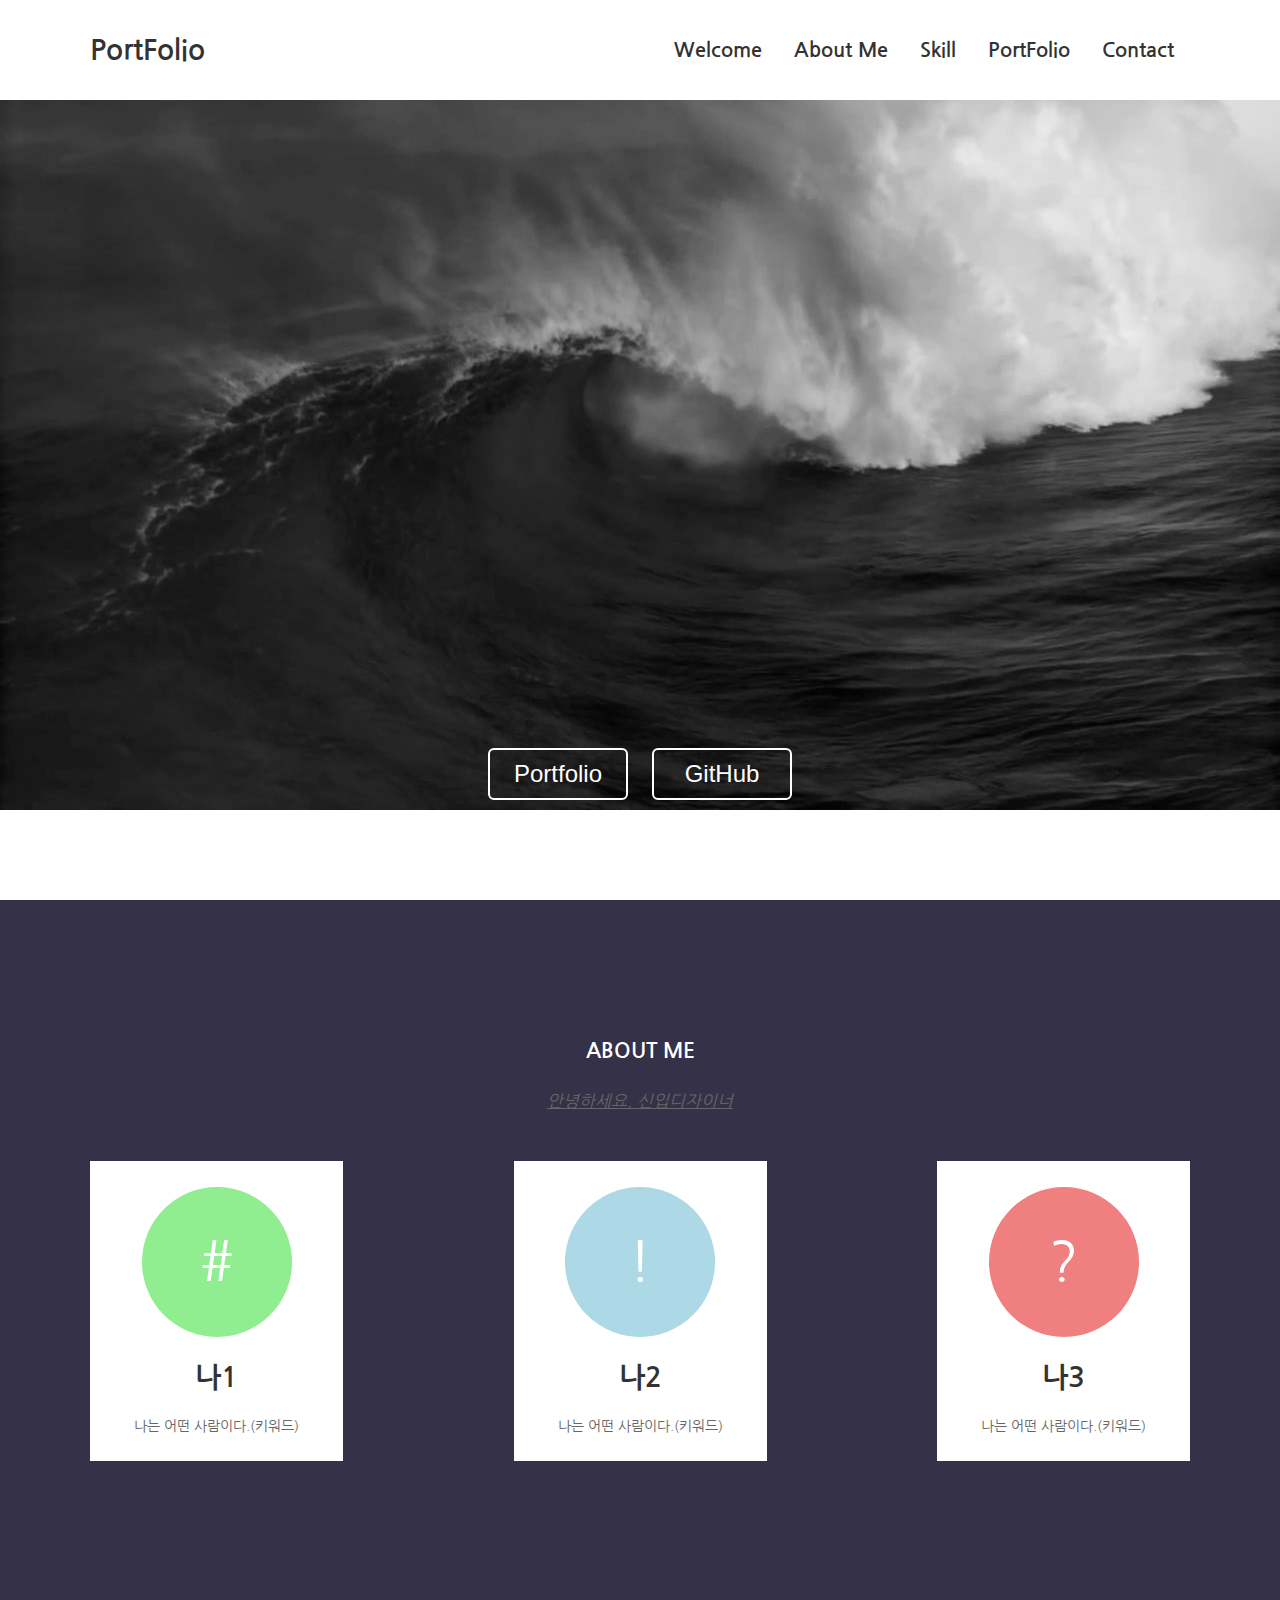
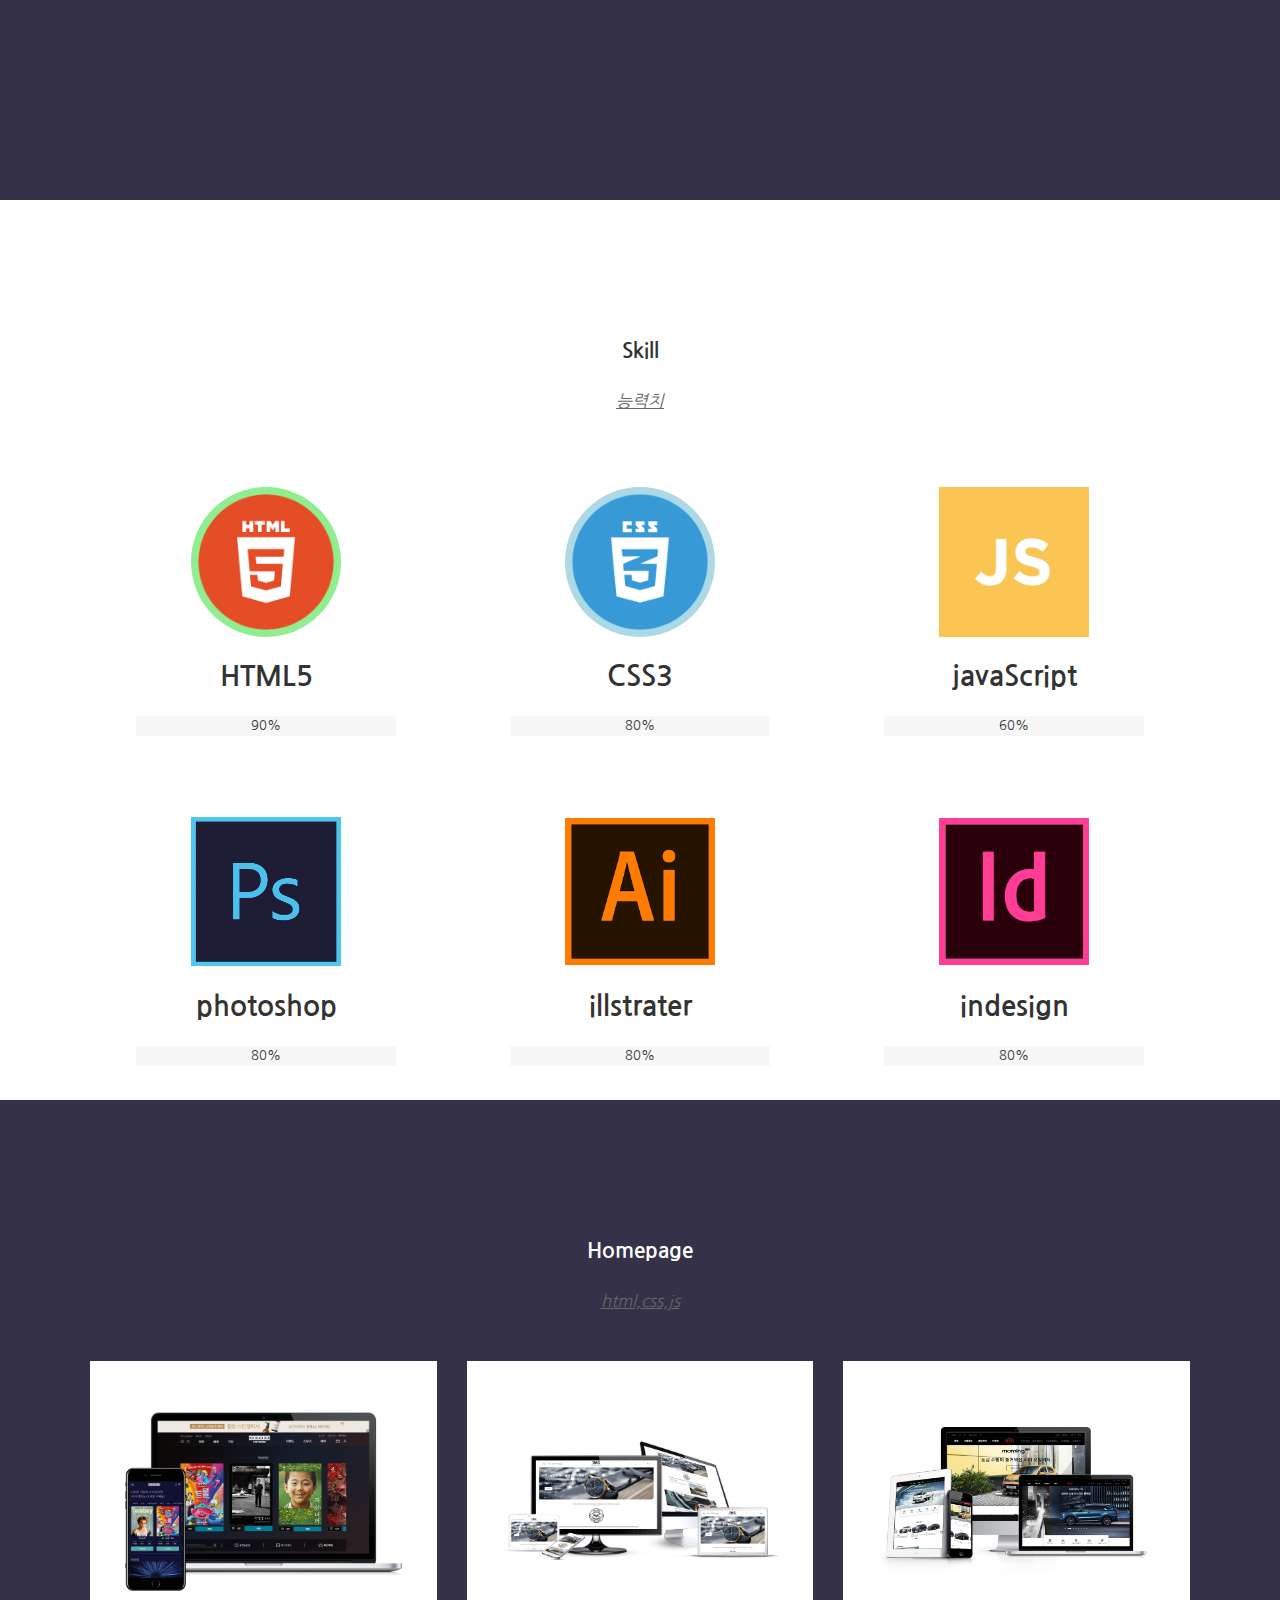
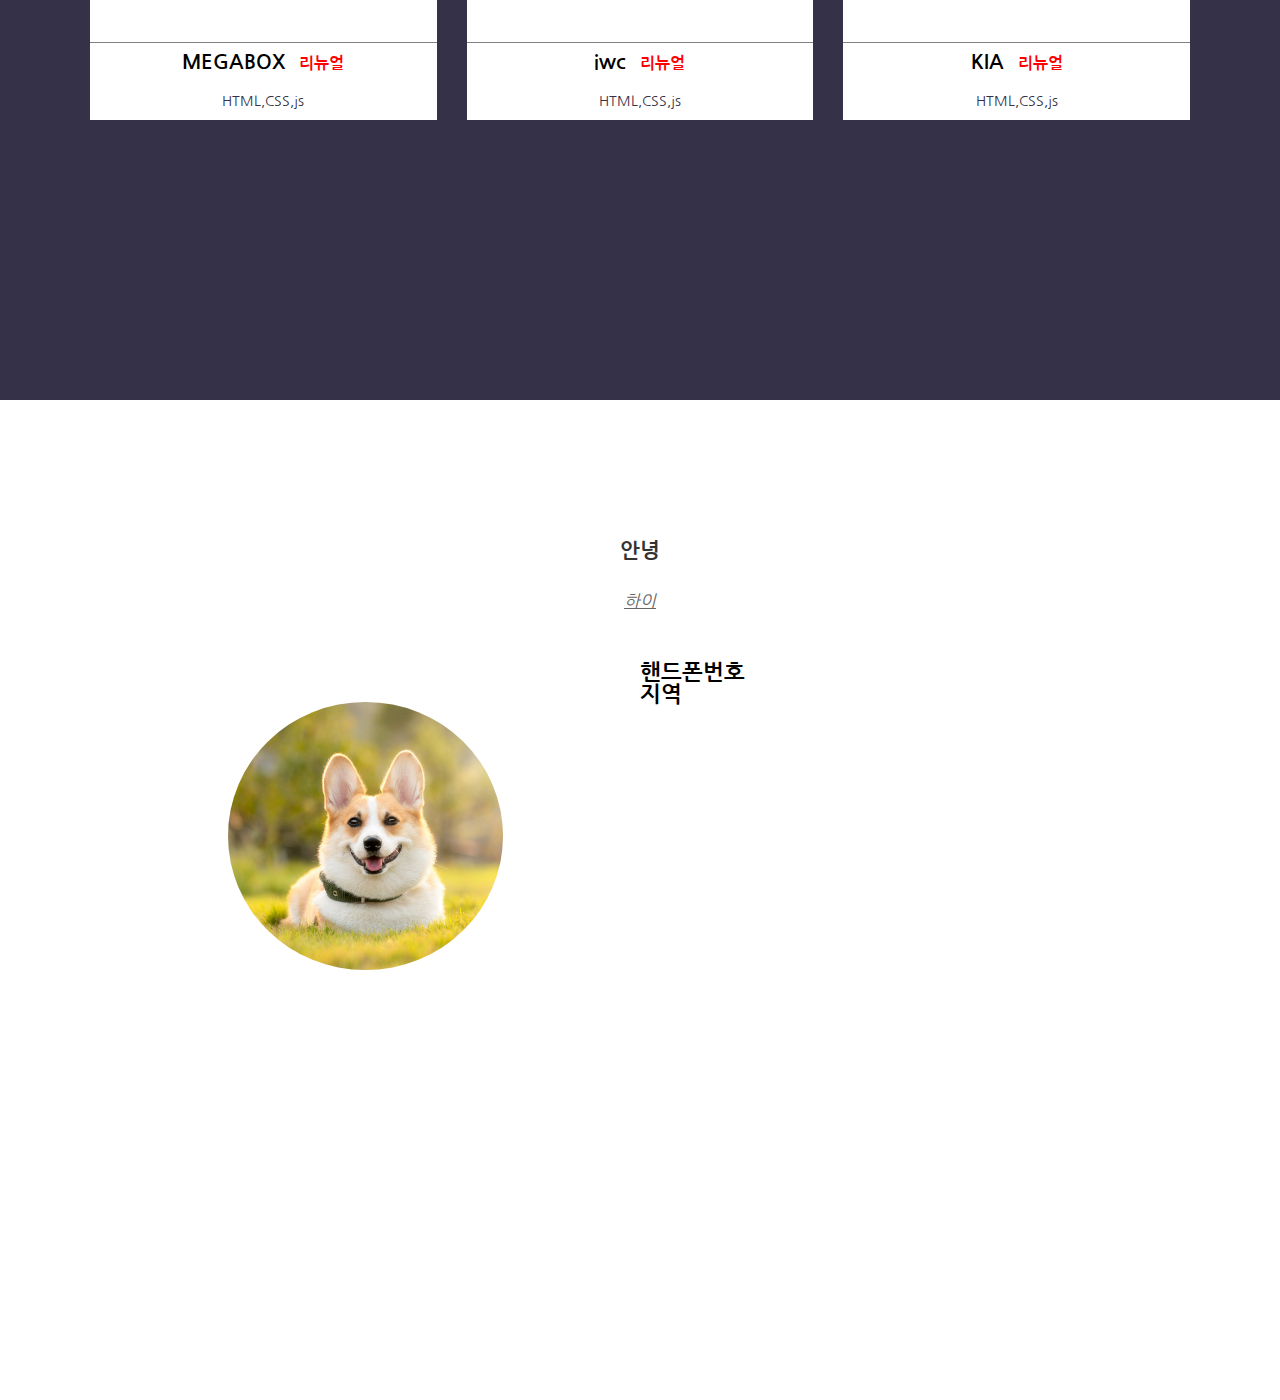
==== commit edc2e2ae: "Add files via upload" ====
--- a/index.html
+++ b/index.html
@@ -3,6 +3,12 @@
 <head>
   <meta charset="UTF-8">
   <meta name="viewport" content="width=device-width, initial-scale=1.0">
+  <meta name="keywords" content="포트폴리오,portfolio">
+  <meta property="og:url" content="https://seongmk.github.io/portfolio/.">
+  <meta property="og:type" content="website">
+  <meta property="og:title" content="tourist">
+  <meta property="og:image" content="images/portofolio.png">
+  <meta property="og:description" content="포트폴리오">
   <title>포트폴리오</title>
   <!-- jQuery -->
   <script src="js/jquery-3.5.0.min.js"></script>
@@ -29,8 +35,16 @@
 
   <!-- 사용자js -->
   <script src="js/skip.js"></script>
-  <script src="js/header.js"></script>
+  <script src="js/header_footer.js"></script>
   <script src="js/portfolio.js"></script>
+  <script>
+    $(function(){
+      $('body').on('mousewheel',function(e){
+        var vectorY=e.originalEvent.wheelDelta;
+      });
+      console.log(vectorY);
+    })
+  </script>
   
 
 </head>
@@ -207,7 +221,7 @@
             </li>
             <li class="swiper-slide kia">
               <div class="slide_img">
-                <img src="images/mega-box.png" alt="megabox">
+                <img src="images/kia.png" alt="kia">
               </div>
               <div class="slide_txt">
                 <h3>KIA<span>리뉴얼</span></h3>
--- a/css/welcome.css
+++ b/css/welcome.css
@@ -7,7 +7,7 @@
 #welcome video{
   position:absolute;
   left:50%;
-  top:calc(50% + 80px);
+  top:50%;
   z-index:8;
   transform:translate(-50%,-50%);
   width:100%;
--- a/css/tell.css
+++ b/css/tell.css
@@ -1,4 +1,5 @@
 @charset 'utf-8';
+#tel{margin-bottom:100px;}
 #tel .container{
     margin-top:50px;
 }
@@ -51,4 +52,15 @@
     }
 
 
+
+    
+/* 모바일 스타일 */
+@media (max-width:767px){
+    #tel{margin-bottom:120px;}
+    #tel .container>.contact_img,
+    #tel .container>.contact_txt{
+      margin:20px 0;
+    }
+  }
+
 }
--- a/css/footer.css
+++ b/css/footer.css
@@ -7,6 +7,7 @@
   width:100%;
   z-index:10;
   background-color:#000000;
+  display:none;
 }
 footer>.content{
   height:100px;
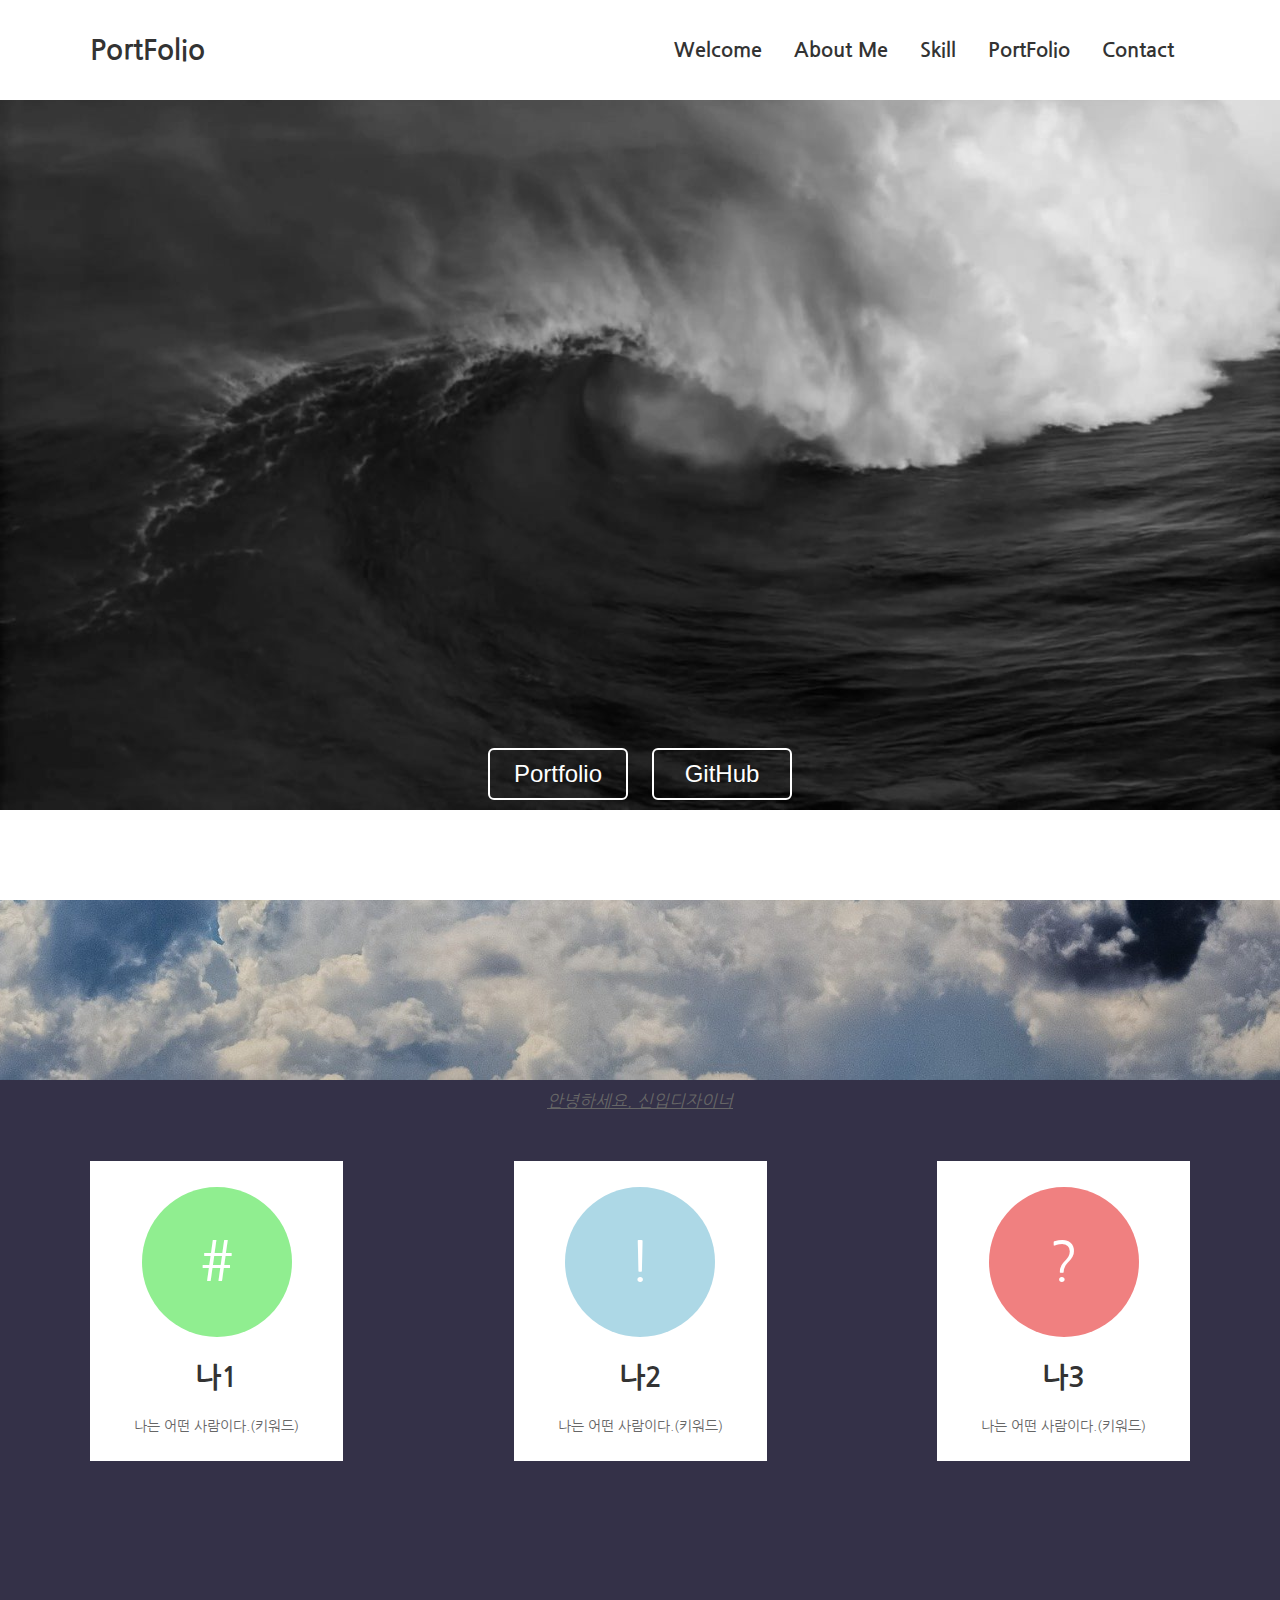
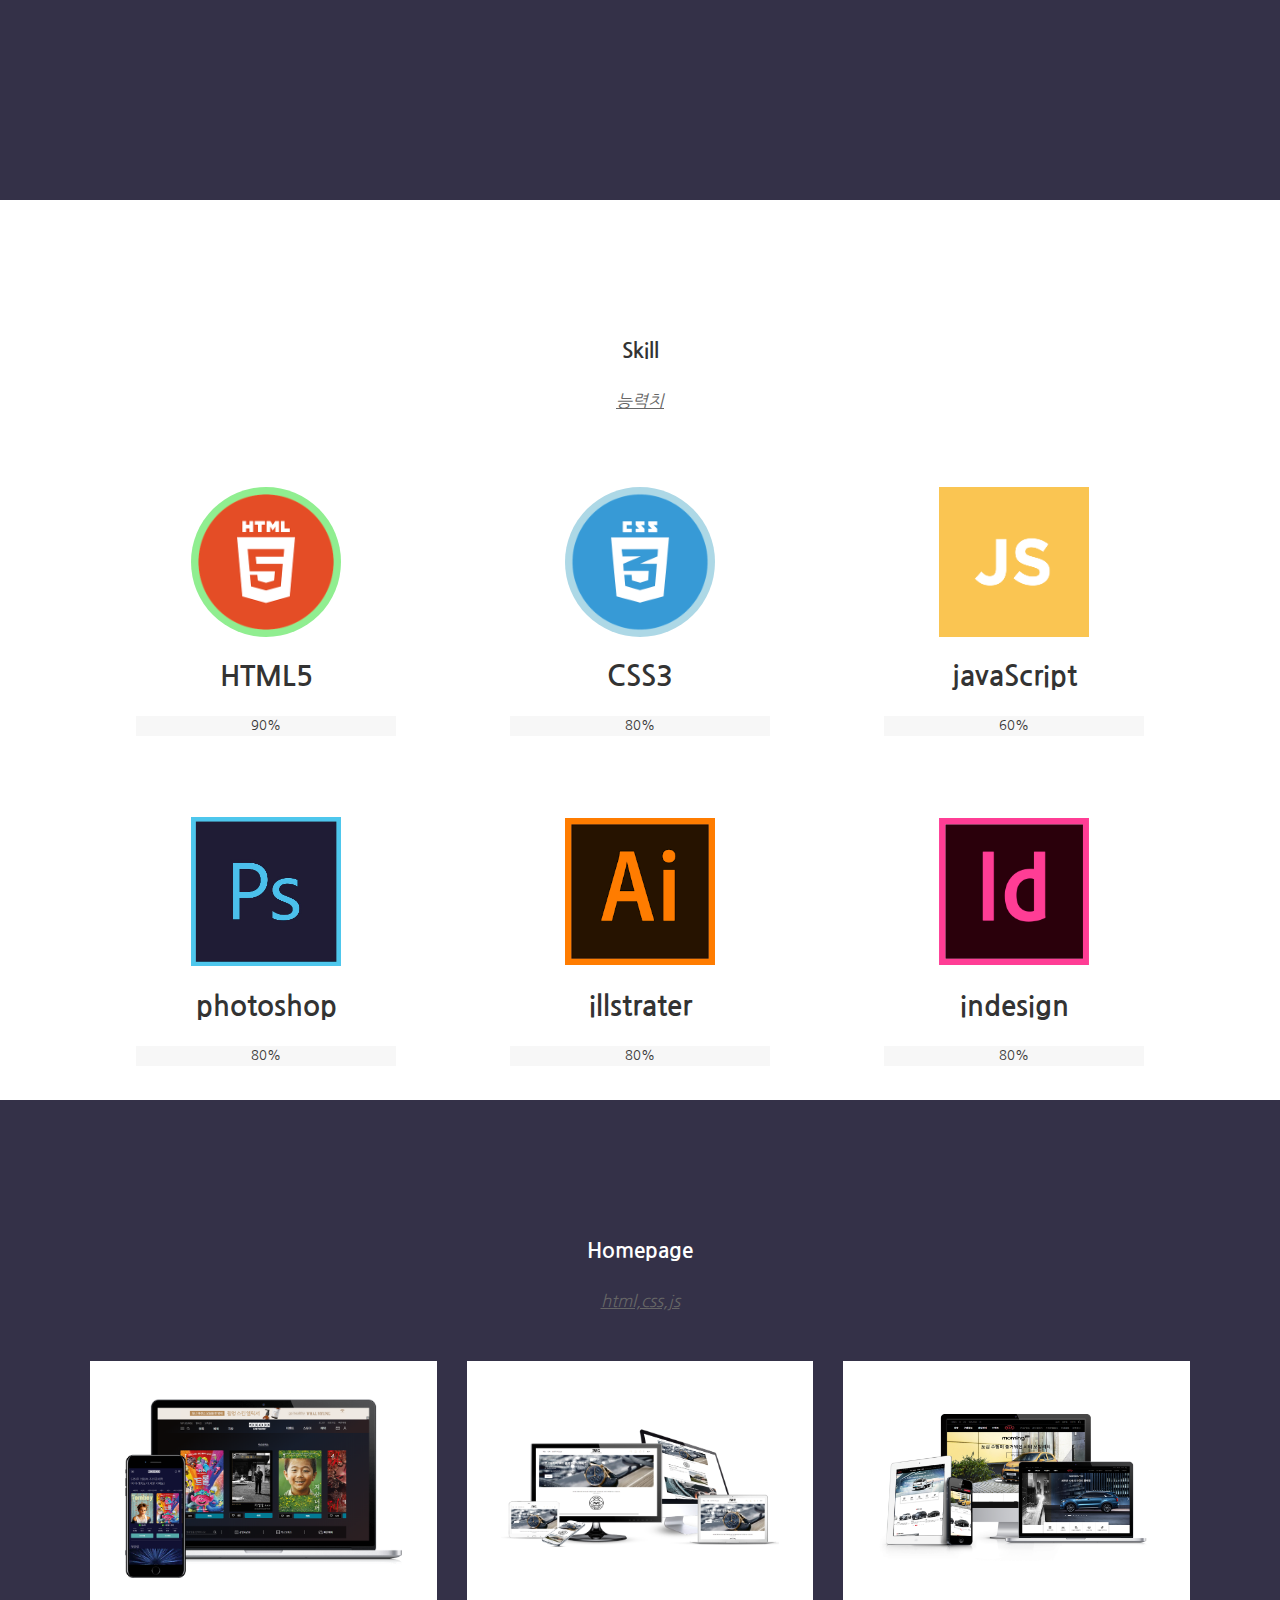
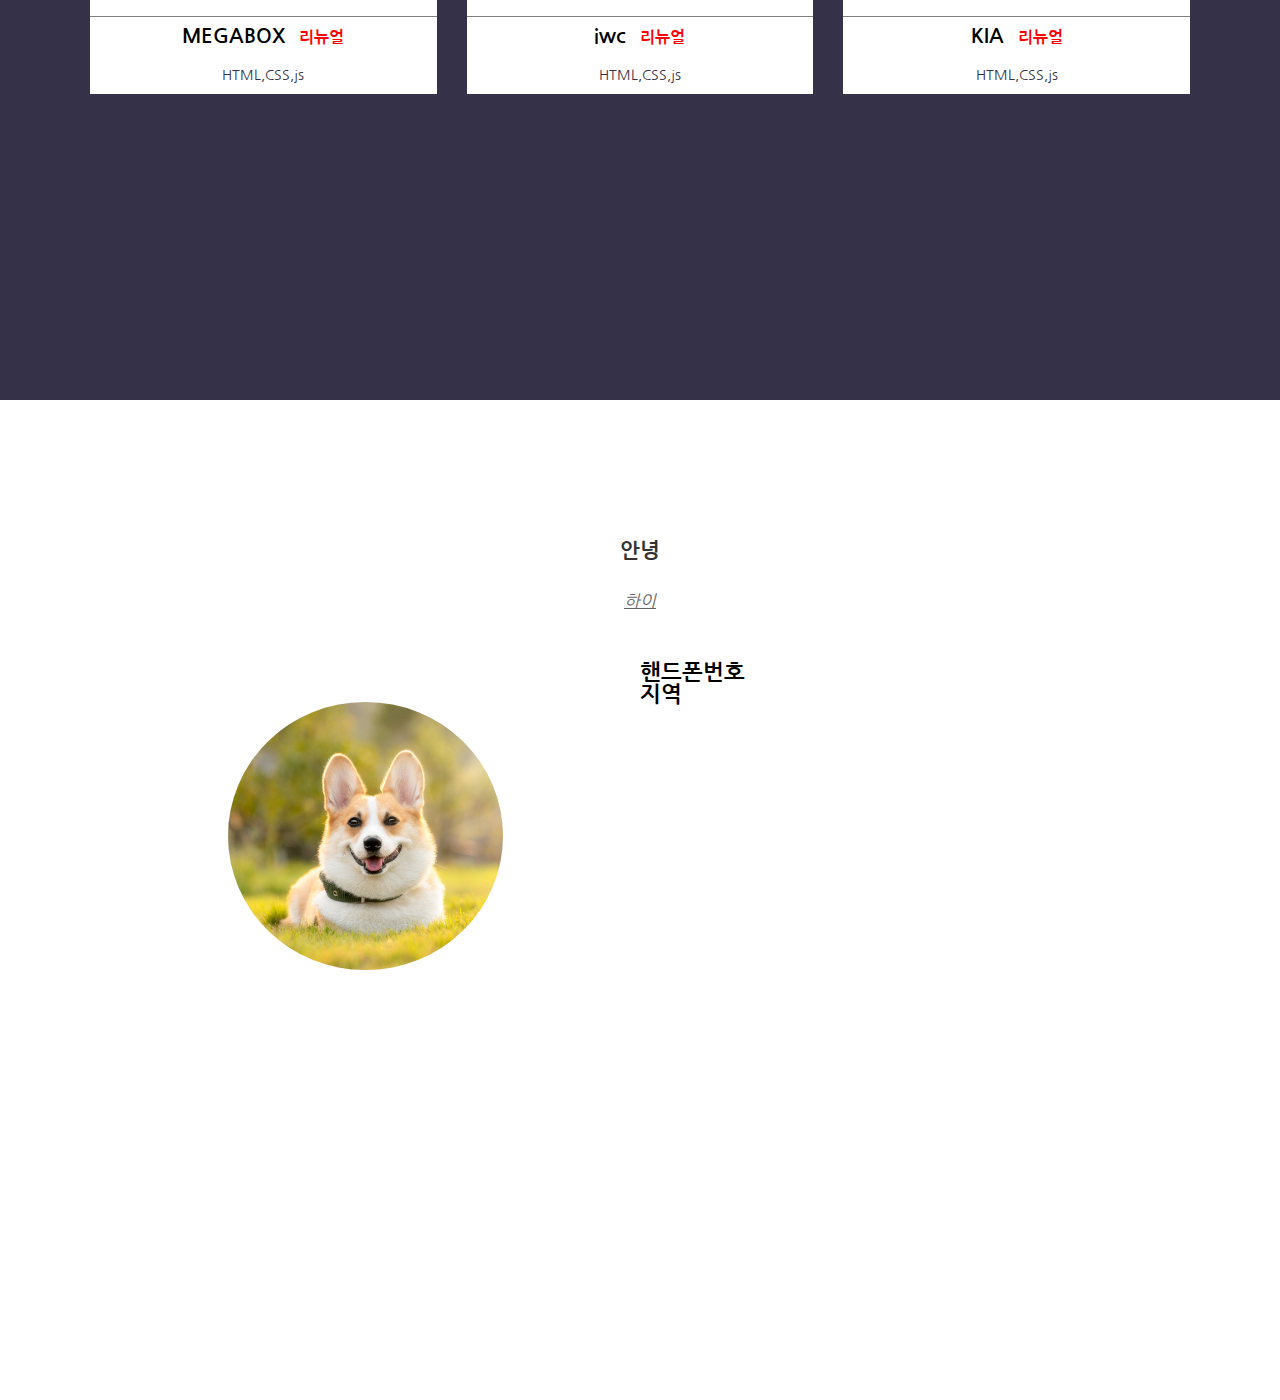
==== commit 2aa9f2a4: "Add files via upload" ====
--- a/index.html
+++ b/index.html
@@ -18,7 +18,9 @@
   <script src="js/swiper.js"></script>
   <script src="js/slider_port.js"></script>
 
-  
+  <!-- parallax -->
+  <script src="js/parallax.min.js"></script>
+
   <!-- 사용자스타일 -->
   <link rel="stylesheet" href="css/reset.css">
   <link rel="stylesheet" href="css/base.css">
@@ -38,15 +40,40 @@
   <script src="js/header_footer.js"></script>
   <script src="js/portfolio.js"></script>
   <script>
-    $(function(){
-      $('body').on('mousewheel',function(e){
-        var vectorY=e.originalEvent.wheelDelta;
-      });
-      console.log(vectorY);
-    })
+    $('.parallax-window').parallax({
+      imageSrc: 'images/skill_back.jpg',
+      speed:0.5,
+      zIndex:-100,
+    });
+    $('.parallax-window2').parallax({
+      imageSrc: 'images/skill_back.jpg',
+      speed:0.2,
+      // zIndex:-99,
+    });
+    
   </script>
+  <style>
+    #i_am{
+      position: relative;
+    }
+    .parallax-window,
+    .parallax-window2{
+      min-height: 400px;
+      background: transparent !important; 
+      position:absolute;
+      left: 0;
+      top: 0;
+      width:100%;
+      height:100%;
+    }
+    
+    .parallax-window2{
+      width:10%;
+      height:10%;
+        
+    }
+  </style>
   
-
 </head>
 <body>
   <ul class="skip_menu">
@@ -93,6 +120,8 @@
       </div>
     </section>
     <section class="section" id="i_am">
+      <div class="parallax-window" data-parallax="scroll" data-image-src="../images/skill_back.jpg"></div>
+      <div class="parallax-window2" data-parallax="scroll" data-image-src="../images/skill_back.jpg"></div>
       <div class="content">
         <h2>ABOUT ME</h2>
         <p>안녕하세요. 신입디자이너</p>
--- a/css/i_am.css
+++ b/css/i_am.css
@@ -1,4 +1,9 @@
 @charset 'utf-8';
+/* #i_am{
+  background:url('../images/clouds.jpg') center no-repeat;
+  background-size:cover;
+  background-attachment:fixed;
+} */
 
 .section_list{
   display:flex;
--- a/css/portfolio.css
+++ b/css/portfolio.css
@@ -8,7 +8,7 @@
   cursor:pointer;
 }
 .slide_img{
-  height:22vw;
+  height:20vw;
   border-bottom:1px solid gray;
   overflow:hidden;
   display:flex;
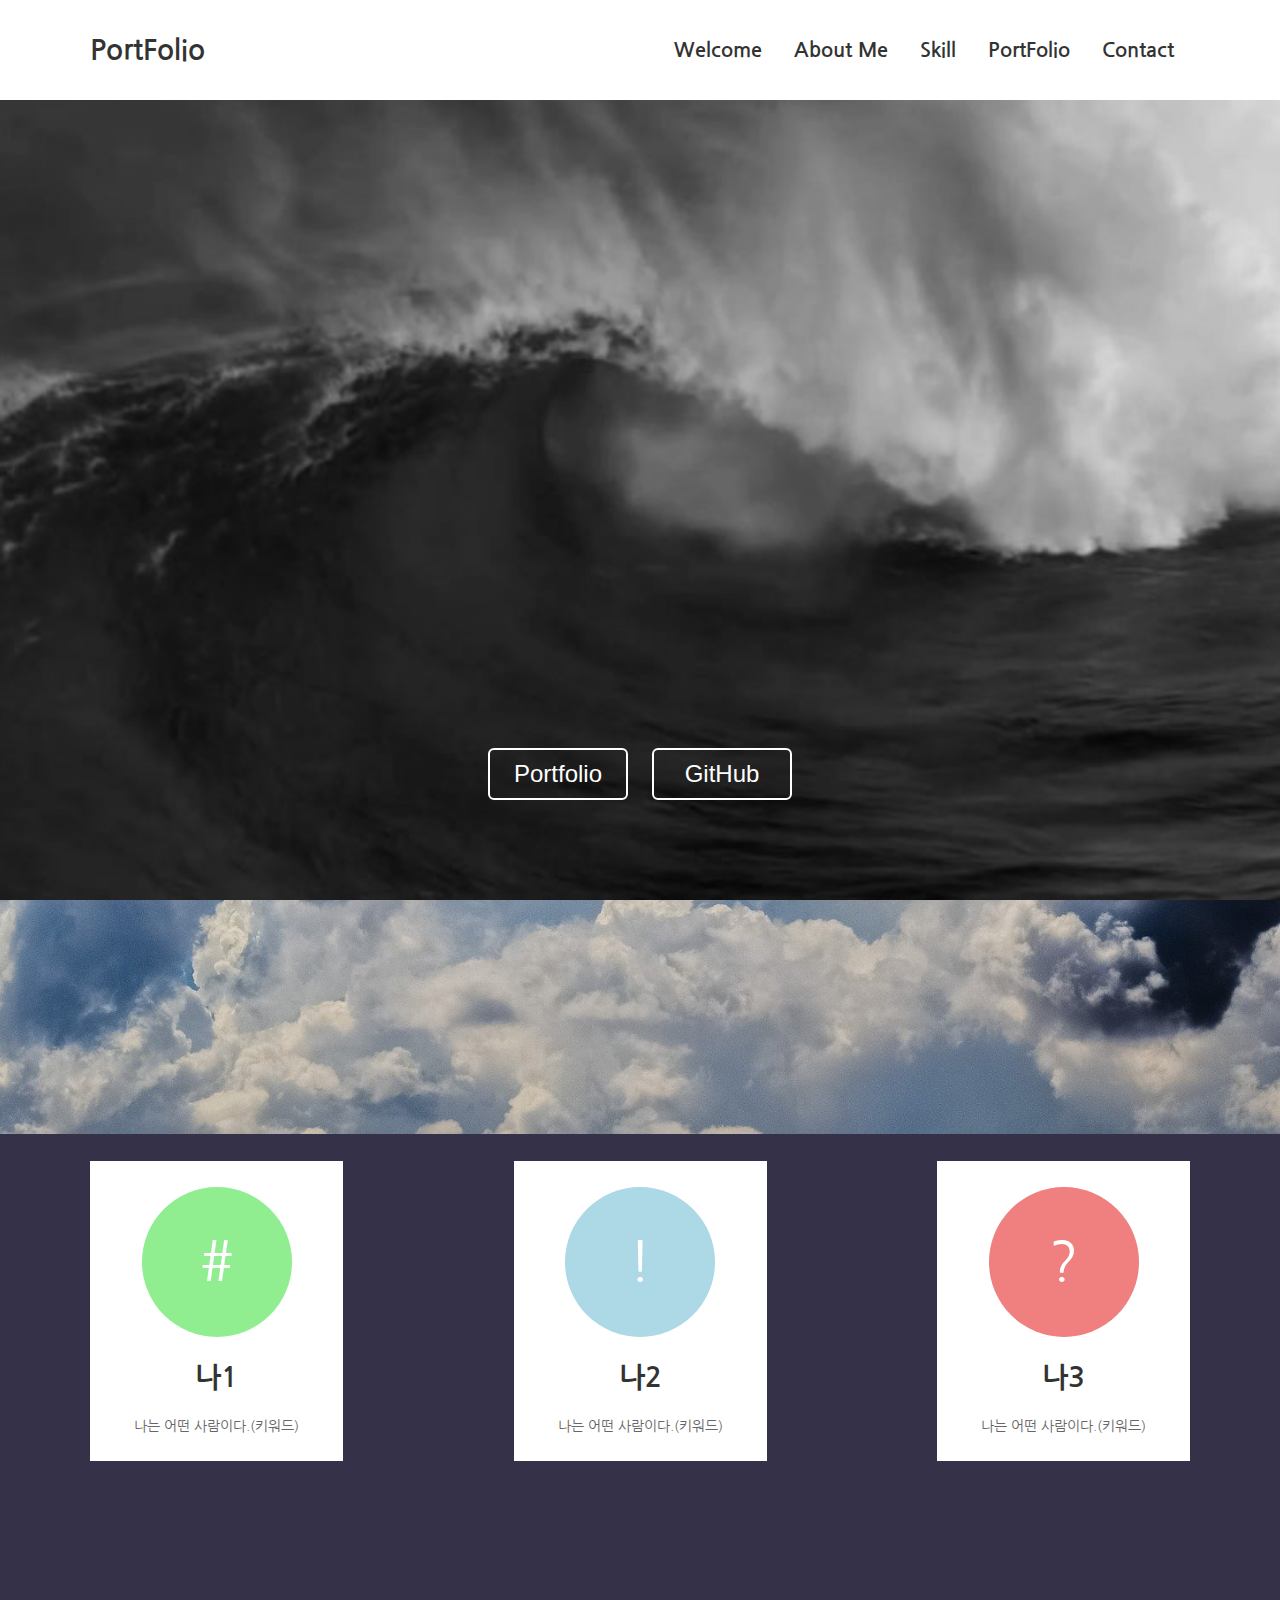
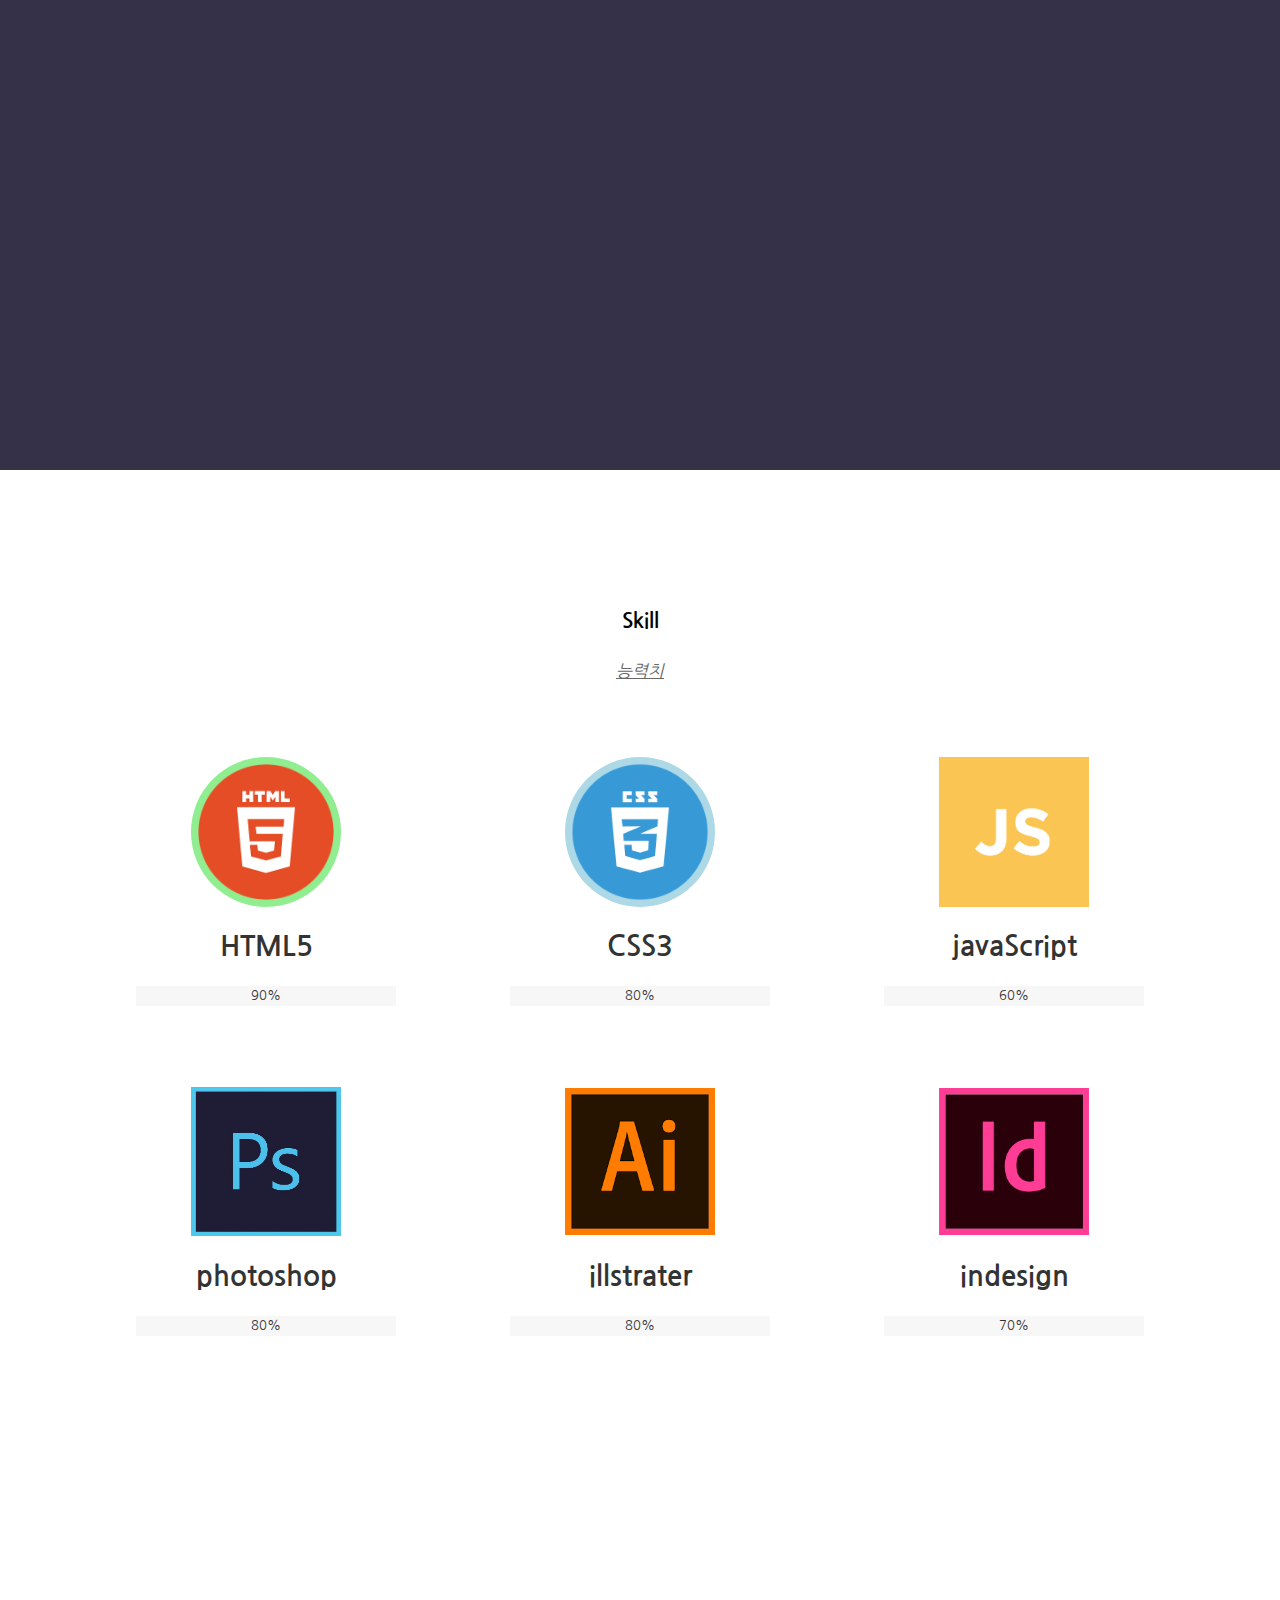
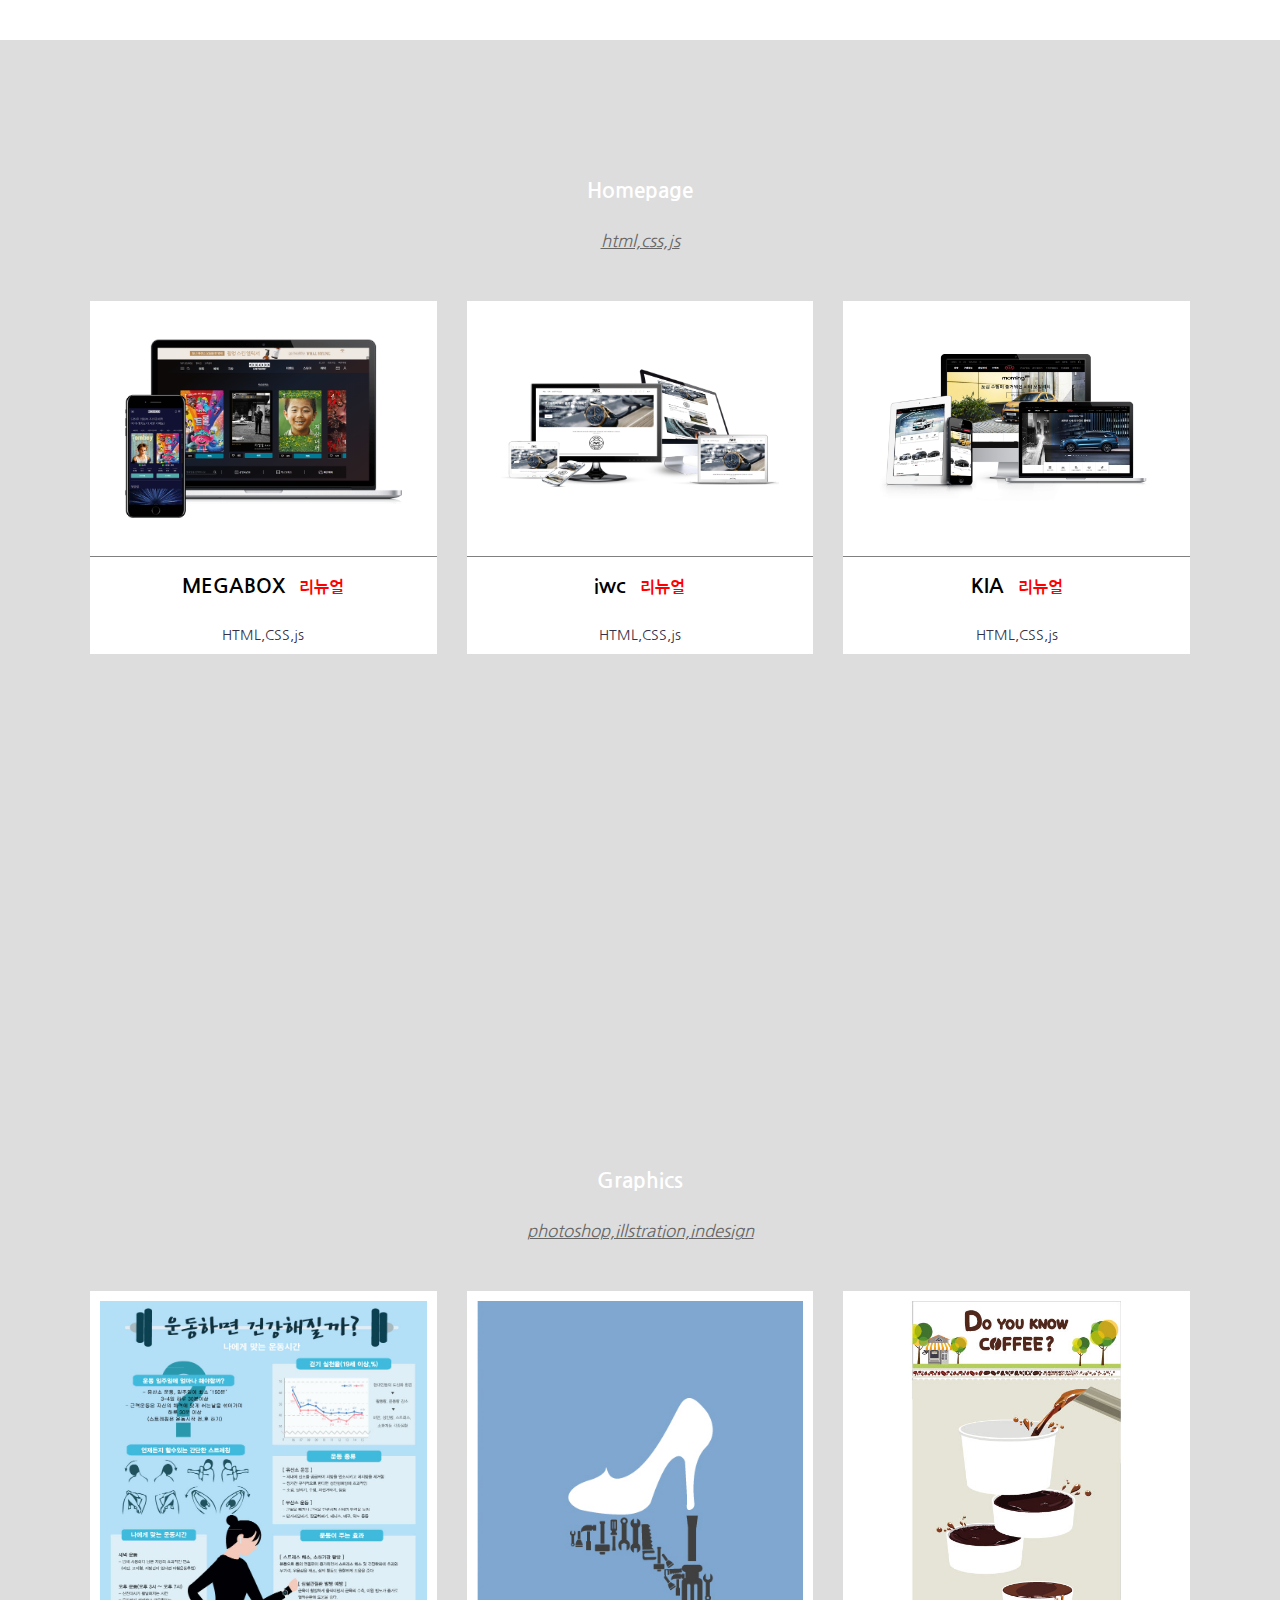
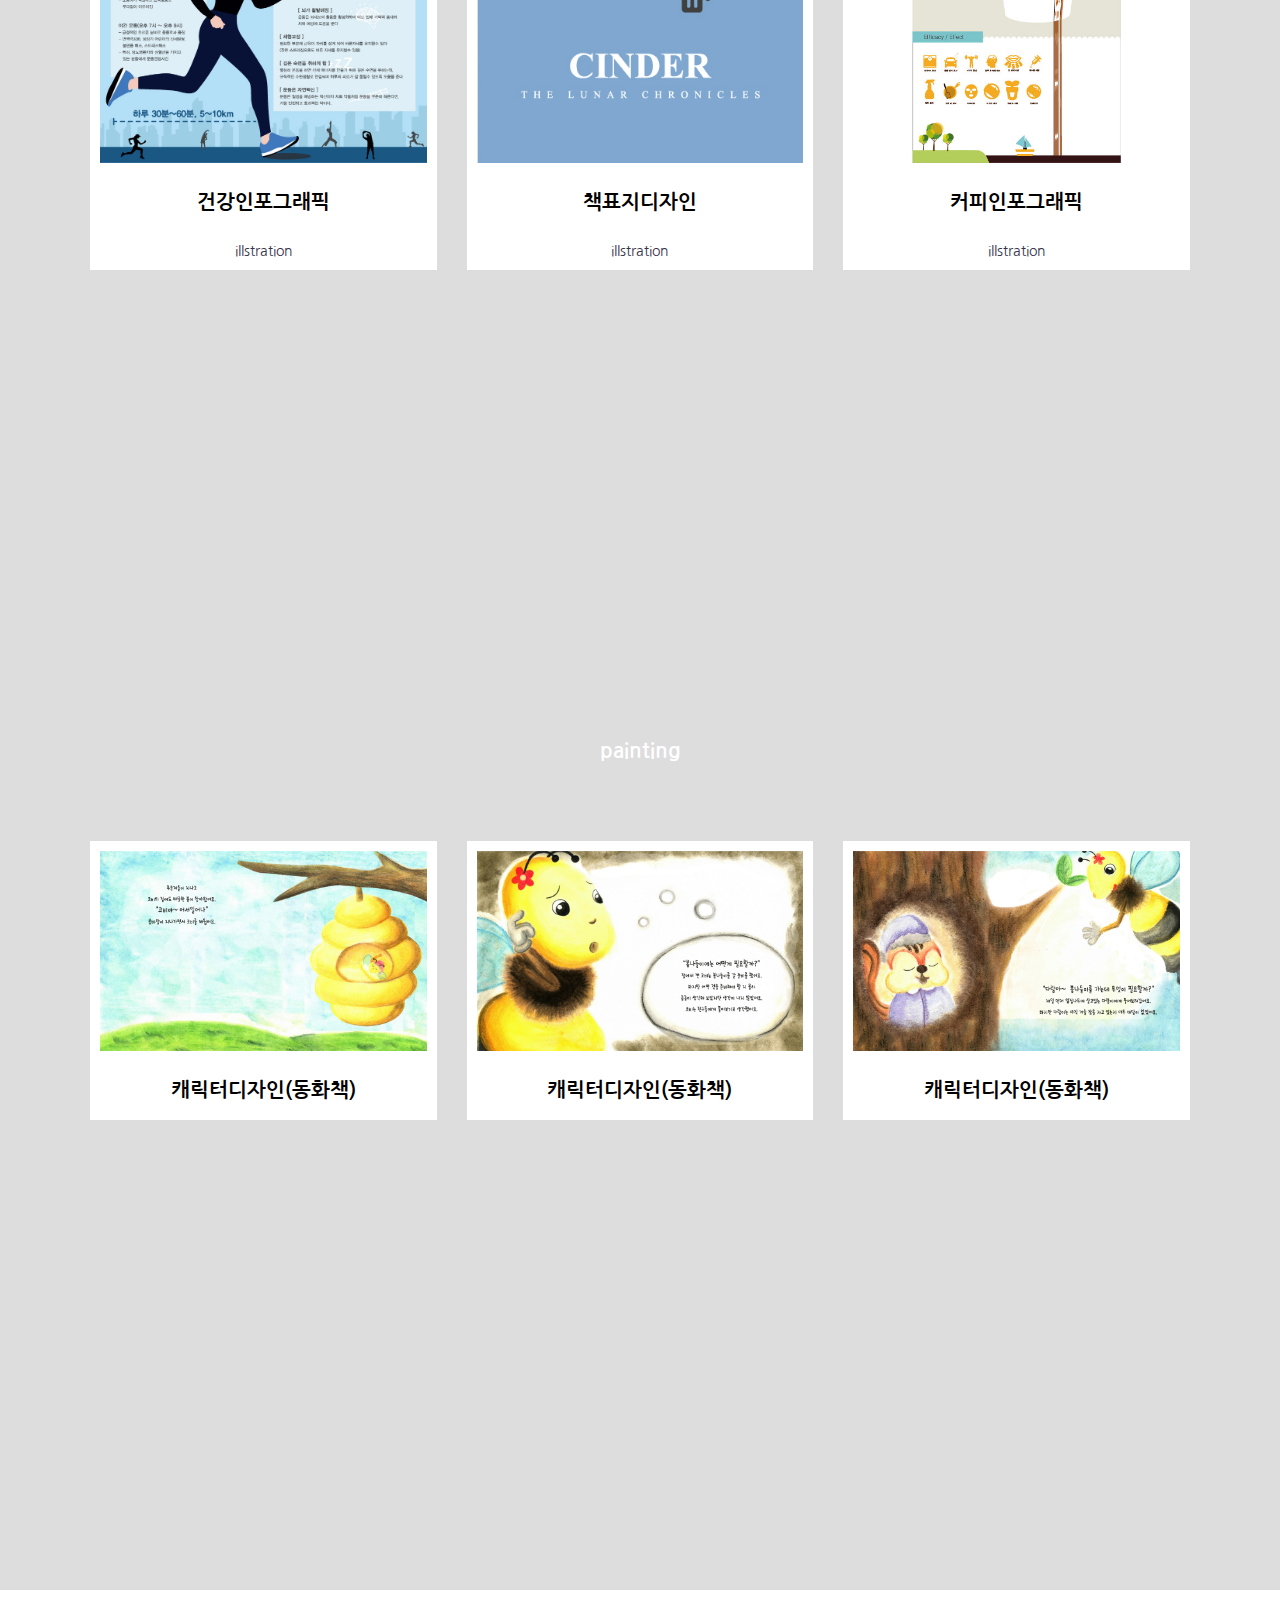
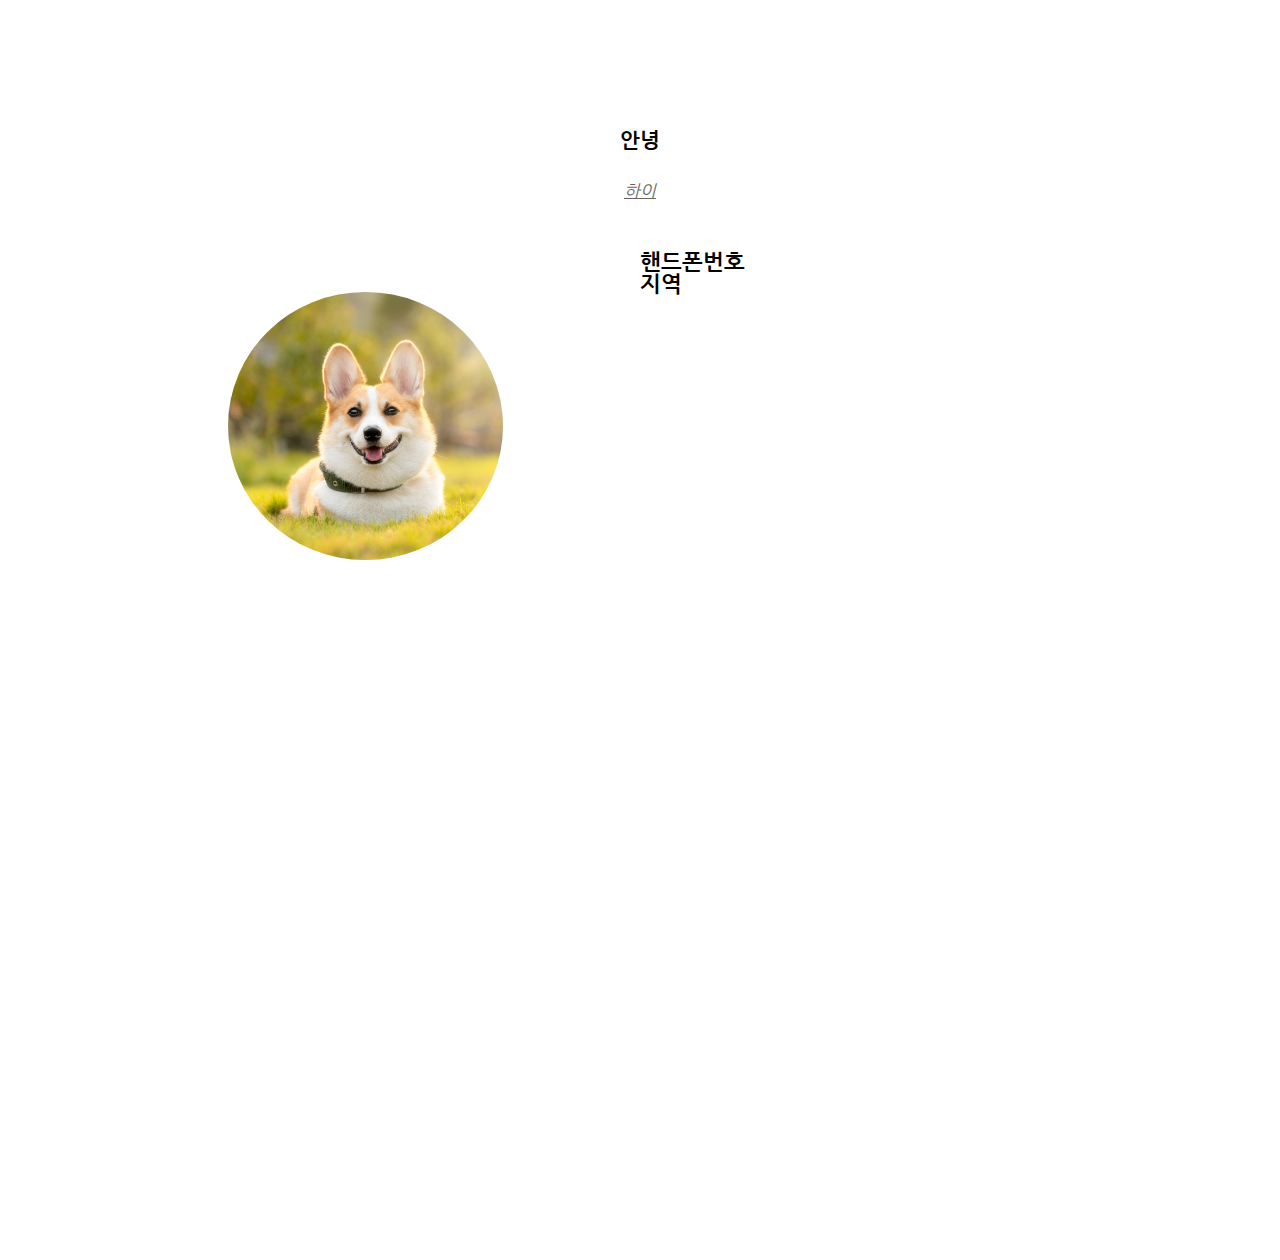
==== commit 30becc38: "Add files via upload" ====
--- a/index.html
+++ b/index.html
@@ -119,9 +119,9 @@
         </div>
       </div>
     </section>
-    <section class="section" id="i_am">
+    <section class="section section01" id="i_am">
       <div class="parallax-window" data-parallax="scroll" data-image-src="../images/skill_back.jpg"></div>
-      <div class="parallax-window2" data-parallax="scroll" data-image-src="../images/skill_back.jpg"></div>
+      <!-- <div class="parallax-window2" data-parallax="scroll" data-image-src="../images/skill_back.jpg"></div> -->
       <div class="content">
         <h2>ABOUT ME</h2>
         <p>안녕하세요. 신입디자이너</p>
@@ -162,7 +162,7 @@
         </ul>
       </div>
     </section>
-    <section class="section" id="skill">
+    <section class="section section02" id="skill">
       <div class="content">
         <h2>Skill</h2>
         <p>능력치</p>
@@ -218,13 +218,14 @@
             </div>
             <h3>indesign</h3>
             <div id="progress06" class="progress">
-              <span>80%</span>
+              <span>70%</span>
             </div>
           </li>
         </ul>
       </div>
     </section>
-    <section class="section" id="portfolio">
+    <!-- 홈페이지 디자인 -->
+    <section class="section section03" id="portfolio">
       <div class="content">
         <h2>Homepage</h2>
         <p>html,css,js</p>
@@ -266,11 +267,198 @@
                 <p>HTML,CSS,js</p>
               </div>
             </li>
+            <li class="swiper-slide kakao">
+              <div class="slide_img last_img">
+                <img src="images/hollys.png" alt="hollys">
+              </div>
+              <div class="slide_txt">
+                <h3>hollys coffee<span>리뉴얼</span></h3>
+                <p>HTML,CSS,js</p>
+              </div>
+            </li>
+            <li class="swiper-slide kakao">
+              <div class="slide_img last_img">
+                <img src="images/line.png" alt="line">
+              </div>
+              <div class="slide_txt">
+                <h3>line<span>리뉴얼</span></h3>
+                <p>HTML,CSS,js</p>
+              </div>
+            </li>
           </ul>
         </div>
       </div>
     </section>
-    <section class="section" id="tel">
+    <!-- 그래픽 -->
+    <section class="section section04" id="portfolio">
+      <div class="content">
+        <h2>Graphics</h2>
+        <p>photoshop,illstration,indesign</p>
+        <div class="swiper-container">
+          <ul class="swiper-wrapper">
+            <li class="swiper-slide">
+              <div class="slide_imge">
+                <img src="images/exercise.jpg" alt="exercise">
+              </div>
+              <div class="slide_txt">
+                <h3>건강인포그래픽</h3>
+                <p>illstration</p>
+              </div>
+            </li>
+            <li class="swiper-slide">
+              <div class="slide_imge">
+                <img src="images/cinder.jpg" alt="cinder">
+              </div>
+              <div class="slide_txt">
+                <h3>책표지디자인</h3>
+                <p>illstration</p>
+              </div>
+            </li>
+            <li class="swiper-slide">
+              <div class="slide_imge">
+                <img src="images/coffeeinfo.jpg" alt="coffee_info01">
+              </div>
+              <div class="slide_txt">
+                <h3>커피인포그래픽</h3>
+                <p>illstration</p>
+              </div>
+            </li>
+            <li class="swiper-slide">
+              <div class="slide_imge">
+                <img src="images/coffee-info.jpg" alt="coffee_info01">
+              </div>
+              <div class="slide_txt">
+                <h3>커피인포그래픽</h3>
+                <p>illstration</p>
+              </div>
+            </li>
+            <li class="swiper-slide">
+              <div class="slide_imge last_img">
+                <img src="images/package.jpg" alt="package">
+              </div>
+              <div class="slide_txt">
+                <h3>비누패키지디자인</h3>
+                <p>illstration</p>
+              </div>
+            </li>
+            <li class="swiper-slide">
+              <div class="slide_imge last_img">
+                <img src="images/phone_book.jpg" alt="phone_book">
+              </div>
+              <div class="slide_txt">
+                <h3>책읽기 공익광고</h3>
+                <p>photoshop</p>
+              </div>
+            </li>
+            <li class="swiper-slide">
+              <div class="slide_imge last_img">
+                <img src="images/talk.jpg" alt="talk">
+              </div>
+              <div class="slide_txt">
+                <h3>가족의사소통 공익광고</h3>
+                <p>photoshop</p>
+              </div>
+            </li>
+            <li class="swiper-slide">
+              <div class="slide_imge last_img">
+                <img src="images/logo.jpg" alt="name_logo">
+              </div>
+              <div class="slide_txt">
+                <h3>명함/로고디자인</h3>
+                <p>illstration</p>
+              </div>
+            </li>
+            <li class="swiper-slide">
+              <div class="slide_imge last_img">
+                <img src="images/ci (1).jpg" alt="ci1">
+              </div>
+              <div class="slide_txt">
+                <h3>로고디자인</h3>
+                <p>illstration</p>
+              </div>
+            </li>
+            <li class="swiper-slide">
+              <div class="slide_imge last_img">
+                <img src="images/ci (3).jpg" alt="ci3">
+              </div>
+              <div class="slide_txt">
+                <h3>로고디자인/제품</h3>
+                <p>illstration</p>
+              </div>
+            </li>
+            <li class="swiper-slide">
+              <div class="slide_imge last_img">
+                <img src="images/ci (4).jpg" alt="ci4">
+              </div>
+              <div class="slide_txt">
+                <h3>로고디자인/제품</h3>
+                <p>illstration</p>
+              </div>
+            </li>
+          </ul>
+        </div>
+      </div>
+    </section>
+    <!-- 그림 -->
+    <section class="section section03" id="portfolio">
+      <div class="content">
+        <h2>painting</h2>
+        <div class="swiper-container">
+          <ul class="swiper-wrapper">
+            <li class="swiper-slide">
+              <div class="slide_imge">
+                <img src="images/5-6.jpg" alt="fairy_tale1">
+              </div>
+              <div class="slide_txt">
+                <h3>캐릭터디자인(동화책)</h3>
+              </div>
+            </li>
+            <li class="swiper-slide">
+              <div class="slide_imge">
+                <img src="images/7-8.jpg" alt="fairy_tale2">
+              </div>
+              <div class="slide_txt">
+                <h3>캐릭터디자인(동화책)</h3>
+              </div>
+            </li>
+            <li class="swiper-slide">
+              <div class="slide_imge">
+                <img src="images/9-10.jpg" alt="fairy_tale3">
+              </div>
+              <div class="slide_txt">
+                <h3>캐릭터디자인(동화책)</h3>
+              </div>
+            </li>
+            <li class="swiper-slide">
+              <div class="slide_imge">
+                <img src="images/11-12.jpg" alt="fairy_tale4">
+              </div>
+              <div class="slide_txt">
+                <h3>캐릭터디자인(동화책)</h3>
+              </div>
+            </li>
+            <li class="swiper-slide">
+              <div class="slide_imge">
+                <img src="images/13-14.jpg" alt="fairy_tale5">
+              </div>
+              <div class="slide_txt">
+                <h3>캐릭터디자인(동화책)</h3>
+              </div>
+            </li>
+            <li class="swiper-slide">
+              <div class="slide_imge">
+                <img src="images/15-16.jpg" alt="fairy_tale6">
+              </div>
+              <div class="slide_txt">
+                <h3>캐릭터디자인(동화책)</h3>
+              </div>
+            </li>
+          </ul>
+        </div>
+      </div>
+    </section>
+    
+    <section class="section section05" id="tel">
       <div class="content">
         <p class="temp">
           <h2>안녕</h2>
@@ -292,7 +480,7 @@
     <footer>
       <div class="content">
         <address>
-          Copyright ⓒ Hong gil-dong 2020
+          Copyright ⓒ KIM Seong-Min 2020
         </address>
         <ul class="footer_sns">
           <li>
--- a/css/base.css
+++ b/css/base.css
@@ -1,3 +1,5 @@
+@charset "utf-8";
+
 @import url('https://fonts.googleapis.com/css2?family=Nanum+Gothic:wght@400;700;800&display=swap');
 *{
   box-sizing:border-box;
@@ -15,6 +17,6 @@
 #i_am{
   background-color:#343148;
 }
-#portfolio{
-  background-color:#343148;
+.section03,.section04{
+  background-color:#ddd;
 }--- a/css/skip.css
+++ b/css/skip.css
@@ -1,4 +1,4 @@
-@charset 'utf-8';
+@charset "utf-8";
 
 /* skip style */
 .skip_menu>li{
--- a/css/header.css
+++ b/css/header.css
@@ -1,4 +1,4 @@
-@charset 'utf-8';
+@charset "utf-8";
 
 /* header style */
 .header{
--- a/css/section.css
+++ b/css/section.css
@@ -1,19 +1,34 @@
-@charset 'utf-8' ;
+@charset "utf-8" ;
 /* 기본스타일 */
 .section{
     width:100%;
+    height:130vh;
     max-width:1980px;
-    height:100vh;
     margin:0 auto;
     padding-top:80px;
     padding-bottom:50px;
+}
+.section01{
+    height:130vh;
+}
+.section02{
+    height:130vh;
+}
+.section03{
+    height:110vh;
+}
+.section04{
+    height:130vh;
+}
+.section05{
+    height:130vh;
 }
 .section>.content>h2{
     padding-top:60px;
     padding-bottom:30px;
     font-style: 3em;
     text-align:center;
-    color:#333;
+    color:black;
 }
 .section[id="i_am"] h2,
 .section[id="portfolio"] h2{
--- a/css/welcome.css
+++ b/css/welcome.css
@@ -1,16 +1,17 @@
-@charset 'utf-8';
+@charset "utf-8";
 
 #welcome{
   position: relative;
   overflow: hidden;
+  height:100vh;
 }
 #welcome video{
   position:absolute;
   left:50%;
-  top:50%;
+  top:58%;
   z-index:8;
   transform:translate(-50%,-50%);
-  width:100%;
+  width:170%;
   min-width:1280px;
 }
 .btn_box{
--- a/css/i_am.css
+++ b/css/i_am.css
@@ -1,4 +1,4 @@
-@charset 'utf-8';
+@charset "utf-8";
 /* #i_am{
   background:url('../images/clouds.jpg') center no-repeat;
   background-size:cover;
--- a/css/skill.css
+++ b/css/skill.css
@@ -1,4 +1,4 @@
-@charset 'utf-8';
+@charset "utf-8";
 
 .skill_list>li{
     width:32%;
--- a/css/portfolio.css
+++ b/css/portfolio.css
@@ -1,4 +1,4 @@
-@charset 'utf-8';
+@charset "utf-8";
 
 .swiper-container{
   margin-top:50px;
@@ -7,7 +7,7 @@
   background-color:#ffffff;
   cursor:pointer;
 }
-.slide_img{
+.slide_img,.slide_imge{
   height:20vw;
   border-bottom:1px solid gray;
   overflow:hidden;
@@ -15,6 +15,10 @@
   justify-content:center;
   align-items:center;
   position:relative;
+}
+.slide_imge{
+  border:none;
+  max-height:1400px;
 }
 .slide_img::before{
   content:'바로가기';
@@ -29,6 +33,10 @@
   transform:translate(-50%,-50%);
   opacity:0;
   transition:0.3s;
+}
+.slide_imge{
+  height:100%;
+  margin:10px;
 }
 .swiper-slide:hover .slide_img::before{
   opacity: 1;
@@ -50,6 +58,11 @@
 .slide_img>img{
   width:80%;
 }
+.slide_imge>img{
+  width:100%;
+  /* height:100%; */
+  /* margin:20px 0; */
+}
 .slide_img.last-img{
   align-items:flex-start;
 }
@@ -64,7 +77,7 @@
 }
 .slide_txt>h3{
   font-size:1.4em;
-  margin:10px 0;
+  margin:20px 0;
 }
 .slide_txt>h3>span{
   padding-left:14px;
@@ -89,6 +102,9 @@
   .slide_img{
     height:25vw;
   }
+  .slide_imge>img{
+    height:100%;
+  }
 }
 
 
--- a/css/tell.css
+++ b/css/tell.css
@@ -1,4 +1,4 @@
-@charset 'utf-8';
+@charset "utf-8";
 #tel{margin-bottom:100px;}
 #tel .container{
     margin-top:50px;
--- a/css/footer.css
+++ b/css/footer.css
@@ -1,4 +1,4 @@
-@charset 'utf-8';
+@charset "utf-8";
 
 footer{
   position:fixed;
